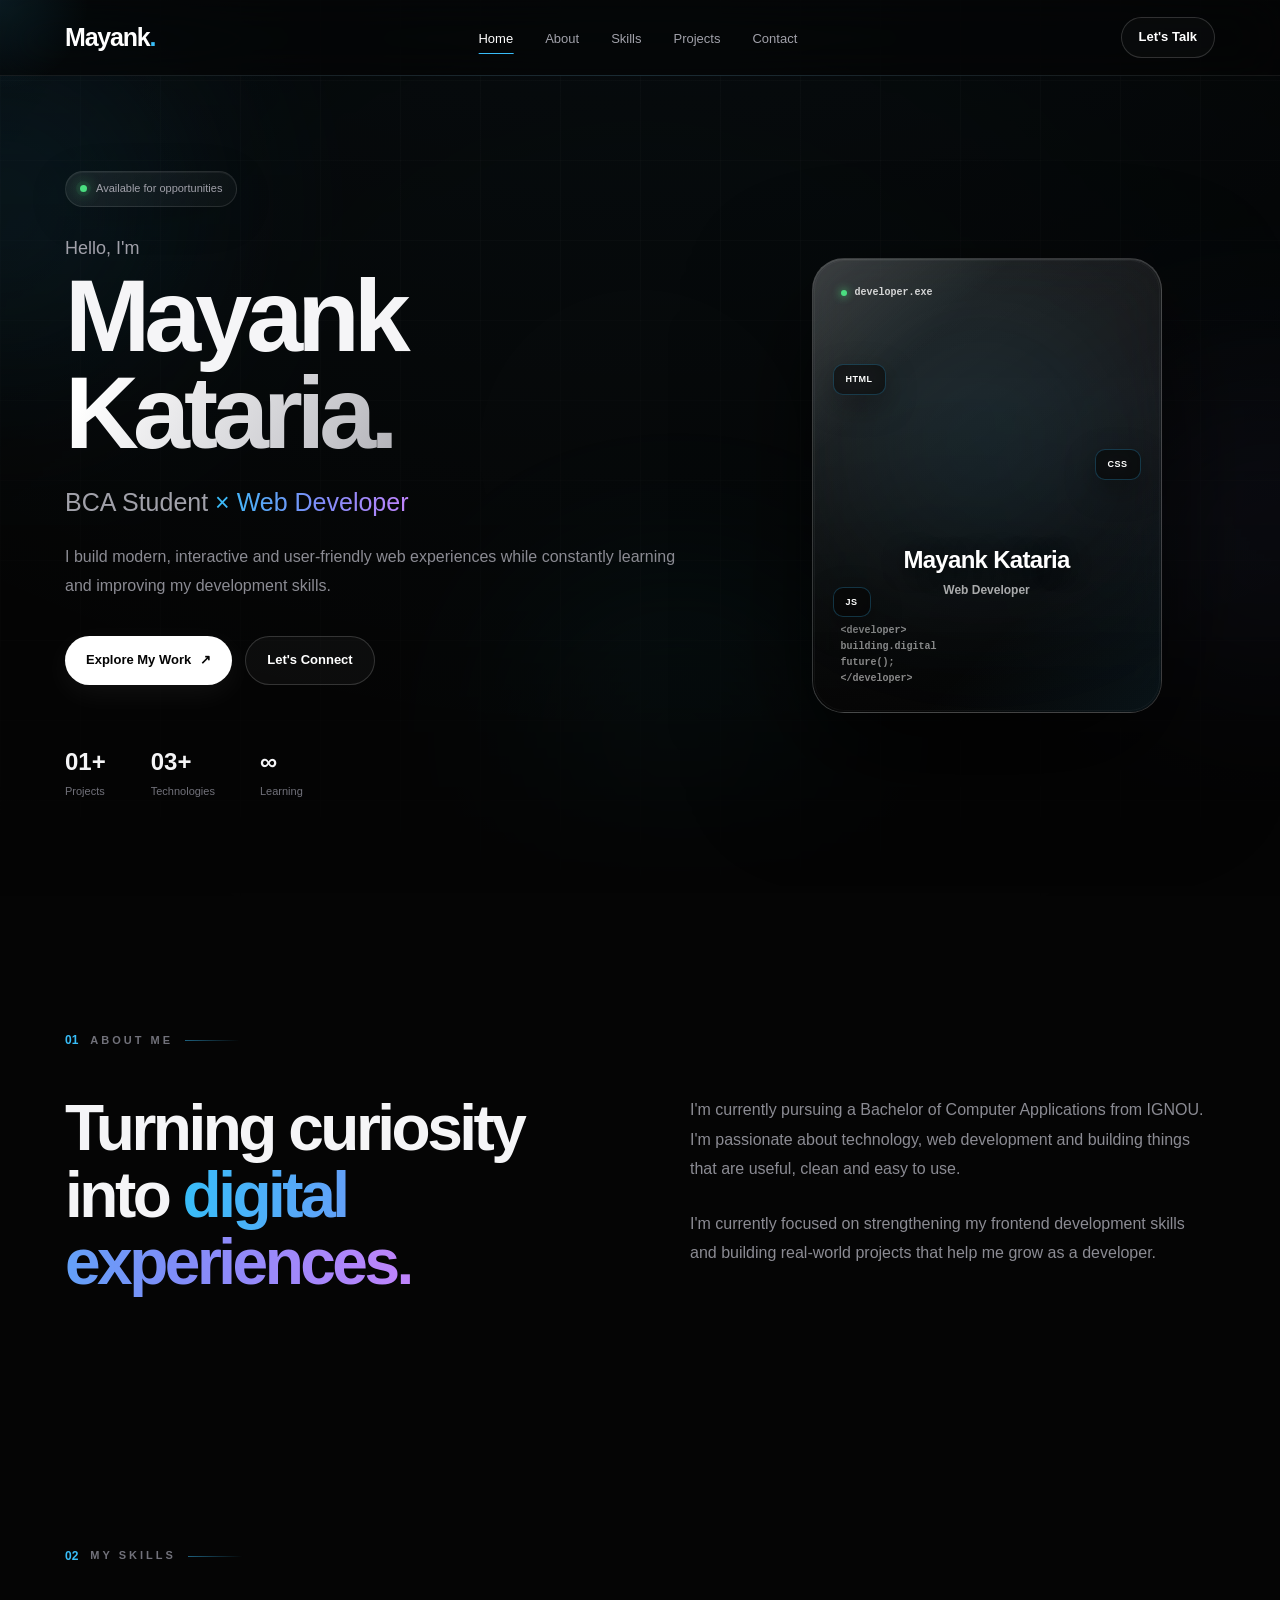
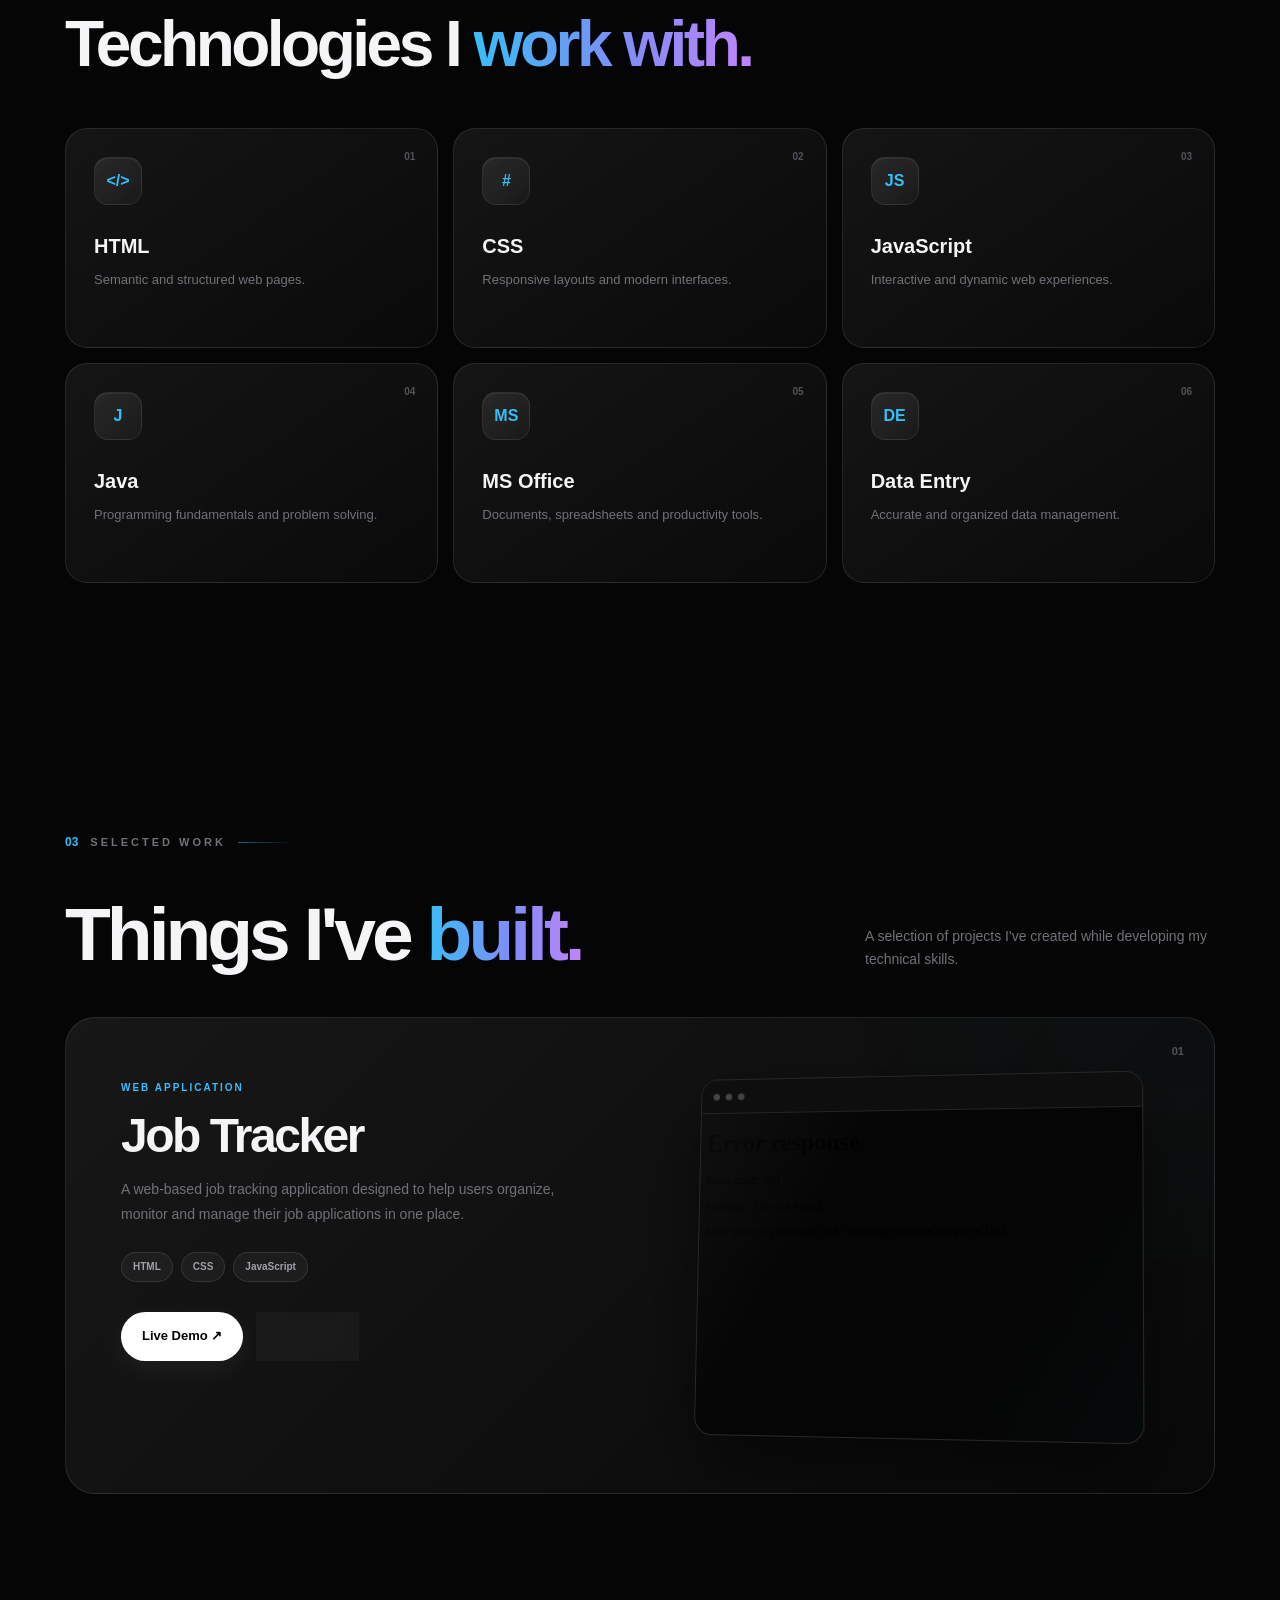
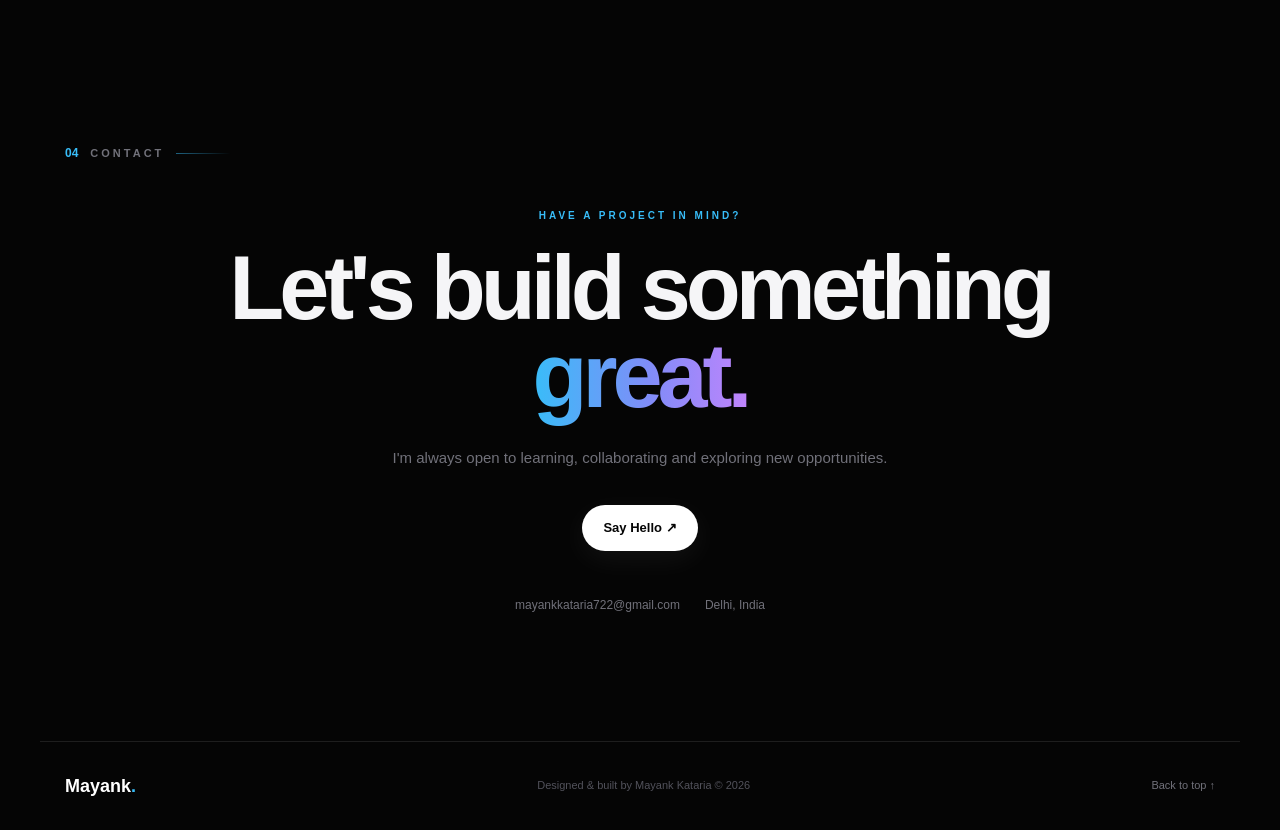
==== index.html @ 6f0fef86 "Add files via upload" ====
<!DOCTYPE html>
<html lang="en">

<head>
    <meta charset="UTF-8">
    <meta name="viewport" content="width=device-width, initial-scale=1.0">

    <title>Mayank Kataria | Web Developer</title>

    <meta name="description"
        content="Mayank Kataria — BCA student and web developer building modern web experiences.">

    <link rel="stylesheet" href="style.css">
</head>

<body>

    <!-- Animated background -->
    <div class="background">
        <div class="orb orb-1"></div>
        <div class="orb orb-2"></div>
        <div class="orb orb-3"></div>
    </div>

    <!-- Navigation -->
    <header class="navbar">
        <nav>
            <a href="#home" class="logo">Mayank<span>.</span></a>

            <ul class="nav-links">
                <li><a href="#home">Home</a></li>
                <li><a href="#about">About</a></li>
                <li><a href="#skills">Skills</a></li>
                <li><a href="#projects">Projects</a></li>
                <li><a href="#contact">Contact</a></li>
            </ul>

            <a href="#contact" class="nav-button">Let's Talk</a>
        </nav>
    </header>


    <main>

        <!-- HERO -->
        <section id="home" class="hero">

            <div class="hero-content">

                <div class="status">
                    <span class="status-dot"></span>
                    Available for opportunities
                </div>

                <p class="intro">Hello, I'm</p>

                <h1>
                    Mayank
                    <span>Kataria.</span>
                </h1>

                <h2>
                    BCA Student
                    <span class="gradient-text">× Web Developer</span>
                </h2>

                <p class="hero-description">
                    I build modern, interactive and user-friendly web experiences
                    while constantly learning and improving my development skills.
                </p>

                <div class="hero-buttons">

                    <a href="#projects" class="primary-btn">
                        Explore My Work
                        <span>↗</span>
                    </a>

                    <a href="#contact" class="secondary-btn">
                        Let's Connect
                    </a>

                </div>

                <div class="hero-stats">

                    <div>
                        <strong>01+</strong>
                        <span>Projects</span>
                    </div>

                    <div>
                        <strong>03+</strong>
                        <span>Technologies</span>
                    </div>

                    <div>
                        <strong>∞</strong>
                        <span>Learning</span>
                    </div>

                </div>

            </div>


            <!-- PROFILE CARD -->
            <div class="hero-visual">

                <div class="profile-card">

                    <!-- Your photo as the card background -->
                    <div class="profile-photo"></div>

                    <!-- Dark overlay for readability -->
                    <div class="profile-overlay"></div>

                    <div class="card-glow"></div>

                    <div class="profile-top">
                        <span class="mini-dot"></span>
                        <span>developer.exe</span>
                    </div>

                    <div class="profile-card-content">

                        <h3>Mayank Kataria</h3>

                        <p>Web Developer</p>

                        <div class="code-lines">
                            <span>&lt;developer&gt;</span>
                            <span>building.digital</span>
                            <span>future();</span>
                            <span>&lt;/developer&gt;</span>
                        </div>

                    </div>

                    <div class="floating-badge badge-html">
                        HTML
                    </div>

                    <div class="floating-badge badge-css">
                        CSS
                    </div>

                    <div class="floating-badge badge-js">
                        JS
                    </div>

                </div>

            </div>

        </section>


        <!-- ABOUT -->
        <section id="about" class="section">

            <div class="section-heading">
                <span>01</span>
                <p>ABOUT ME</p>
            </div>

            <div class="about-grid">

                <div>
                    <h2>
                        Turning curiosity into
                        <span class="gradient-text">digital experiences.</span>
                    </h2>
                </div>

                <div class="about-text">

                    <p>
                        I'm currently pursuing a Bachelor of Computer Applications
                        from IGNOU. I'm passionate about technology, web development
                        and building things that are useful, clean and easy to use.
                    </p>

                    <p>
                        I'm currently focused on strengthening my frontend development
                        skills and building real-world projects that help me grow
                        as a developer.
                    </p>

                </div>

            </div>

        </section>


        <!-- SKILLS -->
        <section id="skills" class="section">

            <div class="section-heading">
                <span>02</span>
                <p>MY SKILLS</p>
            </div>

            <h2 class="section-title">
                Technologies I <span class="gradient-text">work with.</span>
            </h2>

            <div class="skills-grid">

                <div class="skill-card">
                    <span class="skill-number">01</span>
                    <div class="skill-icon">&lt;/&gt;</div>
                    <h3>HTML</h3>
                    <p>Semantic and structured web pages.</p>
                </div>

                <div class="skill-card">
                    <span class="skill-number">02</span>
                    <div class="skill-icon">#</div>
                    <h3>CSS</h3>
                    <p>Responsive layouts and modern interfaces.</p>
                </div>

                <div class="skill-card">
                    <span class="skill-number">03</span>
                    <div class="skill-icon">JS</div>
                    <h3>JavaScript</h3>
                    <p>Interactive and dynamic web experiences.</p>
                </div>

                <div class="skill-card">
                    <span class="skill-number">04</span>
                    <div class="skill-icon">J</div>
                    <h3>Java</h3>
                    <p>Programming fundamentals and problem solving.</p>
                </div>

                <div class="skill-card">
                    <span class="skill-number">05</span>
                    <div class="skill-icon">MS</div>
                    <h3>MS Office</h3>
                    <p>Documents, spreadsheets and productivity tools.</p>
                </div>

                <div class="skill-card">
                    <span class="skill-number">06</span>
                    <div class="skill-icon">DE</div>
                    <h3>Data Entry</h3>
                    <p>Accurate and organized data management.</p>
                </div>

            </div>

        </section>


        <!-- PROJECTS -->
        <section id="projects" class="section">

            <div class="section-heading">
                <span>03</span>
                <p>SELECTED WORK</p>
            </div>

            <div class="projects-header">

                <h2>
                    Things I've
                    <span class="gradient-text">built.</span>
                </h2>

                <p>
                    A selection of projects I've created while developing
                    my technical skills.
                </p>

            </div>


            <div class="project-card">

                <div class="project-number">01</div>

                <div class="project-info">

                    <span class="project-label">WEB APPLICATION</span>

                    <h3>Job Tracker</h3>

                    <p>
                        A web-based job tracking application designed to help
                        users organize, monitor and manage their job applications
                        in one place.
                    </p>

                    <div class="tech-stack">
                        <span>HTML</span>
                        <span>CSS</span>
                        <span>JavaScript</span>
                    </div>

                    <div class="project-buttons">

                        <!-- KEEPING YOUR WORKING PATH -->
                        <a
                            href="../job-tracker/index.html"
                            target="_blank"
                            class="primary-btn"
                        >
                            Live Demo ↗
                        </a>

                        <a
                            href="https://github.com/YOUR-USERNAME/job-tracker"
                            target="_blank"
                            class="secondary-btn"
                        >
                            GitHub ↗
                        </a>

                    </div>

                </div>


                <div class="project-preview">

    <div class="browser-window">

        <div class="browser-bar">
            <span></span>
            <span></span>
            <span></span>
        </div>

        <iframe
            src="../job-tracker/index.html"
            title="Job Tracker Preview"
            class="project-iframe">
        </iframe>

    </div>

</div>
            </div>

        </section>


        <!-- CONTACT -->
        <section id="contact" class="section contact-section">

            <div class="section-heading">
                <span>04</span>
                <p>CONTACT</p>
            </div>

            <div class="contact-content">

                <p class="contact-small">HAVE A PROJECT IN MIND?</p>

                <h2>
                    Let's build something
                    <span class="gradient-text">great.</span>
                </h2>

                <p>
                    I'm always open to learning, collaborating and exploring
                    new opportunities.
                </p>

                <a
                    href="mailto:mayankkataria722@gmail.com"
                    class="primary-btn contact-btn"
                >
                    Say Hello ↗
                </a>

                <div class="contact-details">

                    <a href="mailto:mayankkataria722@gmail.com">
                        mayankkataria722@gmail.com
                    </a>

                    <span>Delhi, India</span>

                </div>

            </div>

        </section>

    </main>


    <!-- FOOTER -->
    <footer>

        <div class="footer-logo">
            Mayank<span>.</span>
        </div>

        <p>
            Designed & built by Mayank Kataria © 2026
        </p>

        <a href="#home">Back to top ↑</a>

    </footer>


    <!-- IMPORTANT:
         Your current project uses style.js.
         Keep this filename unless you rename the file. -->
    <script src="style.js"></script>

</body>
</html>
---- style.css ----
/* =========================================================
   MAYANK KATARIA — PORTFOLIO
   Premium Dark Developer Portfolio
========================================================= */

* {
    margin: 0;
    padding: 0;
    box-sizing: border-box;
    scroll-behavior: smooth;
}

:root {
    --bg: #050505;
    --bg-soft: #08090b;
    --text: #f5f5f7;
    --muted: #a1a1aa;
    --muted-dark: #71717a;

    --line: rgba(255, 255, 255, 0.10);
    --line-strong: rgba(255, 255, 255, 0.16);

    --glass: rgba(255, 255, 255, 0.045);
    --glass-hover: rgba(255, 255, 255, 0.075);

    --accent: #38bdf8;
    --accent-2: #818cf8;
    --accent-3: #c084fc;

    --radius-sm: 12px;
    --radius-md: 20px;
    --radius-lg: 30px;

    --container: 1200px;
}

html {
    scroll-behavior: smooth;
    scroll-padding-top: 90px;
}

body {
    font-family:
        -apple-system,
        BlinkMacSystemFont,
        "Segoe UI",
        Roboto,
        Helvetica,
        Arial,
        sans-serif;

    background:
        radial-gradient(
            circle at 50% -20%,
            rgba(56, 189, 248, 0.09),
            transparent 32%
        ),
        var(--bg);

    color: var(--text);
    line-height: 1.6;
    overflow-x: hidden;
}

/* =========================================================
   BACKGROUND
========================================================= */

.background {
    position: fixed;
    inset: 0;
    z-index: -10;
    overflow: hidden;
    pointer-events: none;

    background:
        linear-gradient(
            rgba(255, 255, 255, 0.018) 1px,
            transparent 1px
        ),
        linear-gradient(
            90deg,
            rgba(255, 255, 255, 0.018) 1px,
            transparent 1px
        );

    background-size: 80px 80px;

    mask-image: linear-gradient(
        to bottom,
        black,
        rgba(0, 0, 0, 0.4) 70%,
        transparent
    );
}

.background::after {
    content: "";
    position: absolute;
    inset: 0;

    background:
        radial-gradient(
            circle at center,
            transparent 20%,
            rgba(0, 0, 0, 0.35) 100%
        );
}

.orb {
    position: absolute;
    border-radius: 50%;
    filter: blur(100px);
    opacity: 0.16;

    animation:
        floatOrb 14s ease-in-out infinite alternate,
        orbPulse 7s ease-in-out infinite alternate;
}

.orb-1 {
    width: 360px;
    height: 360px;
    background: #38bdf8;
    top: 3%;
    left: -180px;
}

.orb-2 {
    width: 320px;
    height: 320px;
    background: #818cf8;
    top: 43%;
    right: -150px;
    animation-delay: 2s;
}

.orb-3 {
    width: 280px;
    height: 280px;
    background: #22d3ee;
    bottom: 3%;
    left: 42%;
    animation-delay: 4s;
}

@keyframes floatOrb {
    0% {
        transform: translate3d(0, 0, 0) scale(1);
    }

    100% {
        transform: translate3d(50px, -60px, 0) scale(1.15);
    }
}

@keyframes orbPulse {
    0% {
        opacity: 0.10;
    }

    100% {
        opacity: 0.20;
    }
}

/* =========================================================
   NAVIGATION
========================================================= */

.navbar {
    position: sticky;
    top: 0;
    z-index: 1000;

    background: rgba(5, 5, 5, 0.68);

    backdrop-filter: blur(25px) saturate(140%);
    -webkit-backdrop-filter: blur(25px) saturate(140%);

    border-bottom: 1px solid rgba(255, 255, 255, 0.07);
}

.navbar::after {
    content: "";
    position: absolute;
    left: 0;
    right: 0;
    bottom: -1px;
    height: 1px;

    background: linear-gradient(
        90deg,
        transparent,
        rgba(56, 189, 248, 0.25),
        transparent
    );

    opacity: 0.5;
}

.navbar nav {
    max-width: var(--container);
    margin: auto;

    padding: 17px 25px;

    display: flex;
    align-items: center;
    justify-content: space-between;
}

.logo {
    position: relative;

    color: white;
    font-size: 25px;
    font-weight: 750;
    text-decoration: none;
    letter-spacing: -1.2px;

    transition: 0.3s ease;
}

.logo:hover {
    transform: translateY(-1px);
}

.logo span,
.footer-logo span {
    color: var(--accent);
}

.nav-links {
    list-style: none;

    display: flex;
    align-items: center;
    gap: 32px;
}

.nav-links a {
    position: relative;

    color: var(--muted);
    text-decoration: none;
    font-size: 13px;
    font-weight: 500;

    transition: color 0.3s ease;
}

.nav-links a::after {
    content: "";

    position: absolute;
    left: 50%;
    bottom: -8px;

    width: 0;
    height: 1px;

    background: var(--accent);

    transform: translateX(-50%);
    transition: width 0.3s ease;
}

.nav-links a:hover,
.nav-links a.active {
    color: white;
}

.nav-links a:hover::after,
.nav-links a.active::after {
    width: 100%;
}

.nav-button {
    color: white;
    text-decoration: none;

    border: 1px solid var(--line-strong);
    padding: 9px 17px;

    border-radius: 999px;

    font-size: 13px;
    font-weight: 600;

    background: rgba(255, 255, 255, 0.025);

    transition:
        transform 0.3s ease,
        background 0.3s ease,
        border-color 0.3s ease;
}

.nav-button:hover {
    background: white;
    color: black;

    border-color: white;

    transform: translateY(-2px);
}

/* =========================================================
   GENERAL
========================================================= */

section {
    position: relative;

    max-width: var(--container);
    margin: auto;

    padding: 125px 25px;
}

.section-heading {
    display: flex;
    align-items: center;
    gap: 12px;

    margin-bottom: 45px;
}

.section-heading span,
.project-label,
.contact-small {
    color: var(--accent);
}

.section-heading span {
    font-size: 12px;
    font-weight: 800;
}

.section-heading p {
    color: #71717a;

    font-size: 11px;
    letter-spacing: 3px;
    font-weight: 700;
}

.section-heading::after {
    content: "";

    width: 55px;
    height: 1px;

    background: linear-gradient(
        90deg,
        rgba(56, 189, 248, 0.5),
        transparent
    );
}

.gradient-text {
    background:
        linear-gradient(
            90deg,
            #38bdf8,
            #818cf8 55%,
            #c084fc
        );

    -webkit-background-clip: text;
    background-clip: text;

    color: transparent;
}

/* =========================================================
   HERO
========================================================= */

.hero {
    min-height: calc(100vh - 70px);

    display: grid;
    grid-template-columns: 1.15fr 0.85fr;

    align-items: center;

    gap: 75px;

    padding-top: 80px;
    padding-bottom: 90px;
}

.hero-content {
    position: relative;

    animation: heroIn 1s cubic-bezier(0.2, 0.7, 0.2, 1) forwards;
}

@keyframes heroIn {
    from {
        opacity: 0;
        transform: translateY(35px);
    }

    to {
        opacity: 1;
        transform: translateY(0);
    }
}

.status {
    display: inline-flex;
    align-items: center;
    gap: 9px;

    padding: 8px 14px;

    margin-bottom: 27px;

    border: 1px solid var(--line);

    background:
        linear-gradient(
            135deg,
            rgba(255, 255, 255, 0.07),
            rgba(255, 255, 255, 0.025)
        );

    border-radius: 999px;

    color: var(--muted);

    font-size: 11px;
    font-weight: 500;

    box-shadow:
        inset 0 1px rgba(255, 255, 255, 0.05),
        0 10px 40px rgba(0, 0, 0, 0.15);
}

.status-dot,
.mini-dot {
    border-radius: 50%;
    background: #4ade80;
}

.status-dot {
    width: 7px;
    height: 7px;

    box-shadow:
        0 0 0 4px rgba(74, 222, 128, 0.07),
        0 0 14px rgba(74, 222, 128, 0.9);

    animation: pulse 2s infinite;
}

@keyframes pulse {
    50% {
        opacity: 0.4;
        transform: scale(0.8);
    }
}

.intro {
    color: var(--muted);

    font-size: 18px;
    font-weight: 450;

    margin-bottom: 2px;
}

.hero-content h1 {
    font-size: clamp(64px, 8vw, 104px);

    line-height: 0.94;

    letter-spacing: -6px;

    margin: 6px 0 25px;

    font-weight: 800;
}

.hero-content h1 span {
    display: block;

    background:
        linear-gradient(
            120deg,
            #ffffff 5%,
            #c7c7cc 45%,
            #65656c 100%
        );

    -webkit-background-clip: text;
    background-clip: text;

    color: transparent;
}

.hero-content h2 {
    color: var(--muted);

    font-size: 25px;
    line-height: 1.3;

    font-weight: 500;

    margin-bottom: 25px;
}

.hero-description {
    max-width: 620px;

    color: #8b8b93;

    font-size: 16px;
    line-height: 1.8;

    margin-bottom: 35px;
}

/* =========================================================
   BUTTONS
========================================================= */

.hero-buttons,
.project-buttons {
    display: flex;
    gap: 13px;
    flex-wrap: wrap;
}

.primary-btn,
.secondary-btn {
    position: relative;

    display: inline-flex;
    align-items: center;
    justify-content: center;
    gap: 9px;

    padding: 13px 21px;

    border-radius: 999px;

    text-decoration: none;

    font-size: 13px;
    font-weight: 650;

    overflow: hidden;

    transition:
        transform 0.35s ease,
        box-shadow 0.35s ease,
        background 0.35s ease;
}

.primary-btn {
    background: #ffffff;
    color: #050505;

    box-shadow:
        0 8px 30px rgba(255, 255, 255, 0.06);
}

.primary-btn::before {
    content: "";

    position: absolute;
    top: 0;
    left: -100%;

    width: 70%;
    height: 100%;

    background: linear-gradient(
        90deg,
        transparent,
        rgba(255, 255, 255, 0.8),
        transparent
    );

    transform: skewX(-20deg);

    transition: left 0.6s ease;
}

.primary-btn:hover::before {
    left: 130%;
}

.primary-btn:hover,
.secondary-btn:hover {
    transform: translateY(-4px);
}

.primary-btn:hover {
    box-shadow:
        0 18px 45px rgba(255, 255, 255, 0.13);
}

.secondary-btn {
    color: white;

    background: rgba(255, 255, 255, 0.035);

    border: 1px solid var(--line-strong);

    backdrop-filter: blur(10px);
}

.secondary-btn:hover {
    background: rgba(255, 255, 255, 0.09);

    border-color: rgba(255, 255, 255, 0.25);
}

/* =========================================================
   HERO STATS
========================================================= */

.hero-stats {
    display: flex;
    gap: 45px;

    margin-top: 58px;
}

.hero-stats div {
    display: flex;
    flex-direction: column;
    gap: 2px;
}

.hero-stats strong {
    font-size: 24px;
    font-weight: 750;
}

.hero-stats span {
    color: #71717a;
    font-size: 11px;
}

/* =========================================================
   PROFILE CARD
========================================================= */

.hero-visual {
    display: flex;
    justify-content: center;

    perspective: 1200px;
}

.profile-card {
    position: relative;

    width: 350px;
    height: 455px;

    padding: 28px;

    border-radius: 32px;

    overflow: hidden;

    background:
        linear-gradient(
            145deg,
            rgba(255, 255, 255, 0.13),
            rgba(255, 255, 255, 0.025)
        );

    border: 1px solid rgba(255, 255, 255, 0.17);

    backdrop-filter: blur(25px);
    -webkit-backdrop-filter: blur(25px);

    box-shadow:
        0 45px 120px rgba(0, 0, 0, 0.65),
        inset 0 1px rgba(255, 255, 255, 0.12);

    transform-style: preserve-3d;

    animation:
        cardFloat 6s ease-in-out infinite,
        cardGlow 5s ease-in-out infinite alternate;
}

.profile-card::before {
    content: "";

    position: absolute;
    inset: 0;

    background:
        linear-gradient(
            135deg,
            rgba(255, 255, 255, 0.12),
            transparent 25%,
            transparent 70%,
            rgba(56, 189, 248, 0.08)
        );

    pointer-events: none;

    z-index: 3;
}

.profile-card::after {
    content: "";

    position: absolute;
    inset: 1px;

    border-radius: 31px;

    border: 1px solid rgba(255, 255, 255, 0.04);

    pointer-events: none;

    z-index: 6;
}

@keyframes cardFloat {
    0% {
        transform: translateY(0) rotateX(0deg) rotateY(0deg);
    }

    50% {
        transform: translateY(-13px) rotateX(2deg) rotateY(-3deg);
    }

    100% {
        transform: translateY(0) rotateX(0deg) rotateY(0deg);
    }
}

@keyframes cardGlow {
    from {
        box-shadow:
            0 45px 120px rgba(0, 0, 0, 0.65),
            inset 0 1px rgba(255, 255, 255, 0.12);
    }

    to {
        box-shadow:
            0 45px 120px rgba(0, 0, 0, 0.65),
            0 0 60px rgba(56, 189, 248, 0.05),
            inset 0 1px rgba(255, 255, 255, 0.12);
    }
}

/* PHOTO */

.profile-photo {
    position: absolute;
    inset: 0;

    width: 100%;
    height: 100%;

    background:
        url("../image/IMG_1909%20(1).PNG")
        center 25% / cover no-repeat;

    z-index: 0;

    transform: scale(1.02);
}

.profile-overlay {
    position: absolute;
    inset: 0;

    background:
        linear-gradient(
            to bottom,
            rgba(5, 5, 5, 0.08),
            rgba(5, 5, 5, 0.05) 30%,
            rgba(5, 5, 5, 0.18) 45%,
            rgba(5, 5, 5, 0.92) 100%
        );

    z-index: 1;
}

.card-glow {
    position: absolute;

    width: 200px;
    height: 200px;

    background: var(--accent);

    filter: blur(100px);

    opacity: 0.15;

    top: 80px;
    left: 70px;

    z-index: 2;
}

/* CARD TOP */

.profile-top {
    position: relative;

    display: flex;
    align-items: center;
    gap: 8px;

    color: rgba(255, 255, 255, 0.8);

    font:
        600 10px
        monospace;

    z-index: 5;
}

.mini-dot {
    width: 6px;
    height: 6px;

    box-shadow: 0 0 8px #4ade80;
}

/* CARD CONTENT */

.profile-card-content {
    position: absolute;

    left: 28px;
    right: 28px;
    bottom: 28px;

    z-index: 5;
}

.profile-card-content h3 {
    text-align: center;

    color: white !important;

    font-size: 24px;

    font-weight: 750;

    letter-spacing: -0.7px;

    text-shadow:
        0 3px 20px rgba(0, 0, 0, 0.7);
}

.profile-card-content p {
    text-align: center;

    color: rgba(255, 255, 255, 0.65) !important;

    font-size: 12px;

    font-weight: 600;

    margin-top: 2px;
}

.code-lines {
    display: flex;
    flex-direction: column;
    gap: 5px;

    margin-top: 25px;

    font:
        600 10px
        monospace;

    opacity: 0.65;
}

.code-lines span {
    color: rgba(255, 255, 255, 0.8) !important;
}

/* FLOATING BADGES */

.floating-badge {
    position: absolute;

    padding: 7px 12px;

    background: rgba(5, 5, 5, 0.65);

    border: 1px solid rgba(56, 189, 248, 0.25);

    backdrop-filter: blur(12px);

    border-radius: 10px;

    color: #ffffff !important;

    font-size: 9px;
    font-weight: 800;

    letter-spacing: 0.5px;

    box-shadow:
        0 10px 30px rgba(0, 0, 0, 0.35);

    animation: badgeFloat 4s ease-in-out infinite;

    z-index: 6;
}

.badge-html {
    top: 105px;
    left: 20px;
}

.badge-css {
    top: 190px;
    right: 20px;

    animation-delay: 1s;
}

.badge-js {
    bottom: 95px;
    left: 20px;

    animation-delay: 2s;
}

@keyframes badgeFloat {
    50% {
        transform: translateY(-9px);
    }
}

/* =========================================================
   ABOUT
========================================================= */

.about-grid {
    display: grid;

    grid-template-columns: 1fr 1fr;

    gap: 100px;

    align-items: start;
}

.about-grid h2,
.section-title {
    font-size: clamp(40px, 5vw, 65px);

    line-height: 1.05;

    letter-spacing: -3.5px;

    font-weight: 750;
}

.about-text {
    color: #8b8b93;

    font-size: 16px;
    line-height: 1.85;
}

.about-text p {
    margin-bottom: 25px;
}

.about-text p:last-child {
    margin-bottom: 0;
}

.section-title {
    margin-bottom: 50px;
}

/* =========================================================
   SKILLS
========================================================= */

.skills-grid {
    display: grid;

    grid-template-columns: repeat(3, 1fr);

    gap: 15px;
}

.skill-card {
    position: relative;

    min-height: 220px;

    padding: 28px;

    border-radius: 22px;

    background:
        linear-gradient(
            145deg,
            rgba(255, 255, 255, 0.065),
            rgba(255, 255, 255, 0.025)
        );

    border: 1px solid var(--line);

    overflow: hidden;

    transition:
        transform 0.45s ease,
        background 0.45s ease,
        border-color 0.45s ease,
        box-shadow 0.45s ease;
}

.skill-card::before {
    content: "";

    position: absolute;

    width: 180px;
    height: 180px;

    background: var(--accent);

    border-radius: 50%;

    filter: blur(85px);

    opacity: 0;

    right: -80px;
    bottom: -90px;

    transition: 0.45s ease;
}

.skill-card:hover {
    transform: translateY(-8px);

    background:
        linear-gradient(
            145deg,
            rgba(255, 255, 255, 0.09),
            rgba(255, 255, 255, 0.035)
        );

    border-color: rgba(56, 189, 248, 0.28);

    box-shadow:
        0 20px 50px rgba(0, 0, 0, 0.25);
}

.skill-card:hover::before {
    opacity: 0.13;
}

.skill-number {
    position: absolute;

    top: 20px;
    right: 22px;

    color: #52525b;

    font-size: 10px;
    font-weight: 700;
}

.skill-icon {
    position: relative;

    width: 48px;
    height: 48px;

    display: flex;
    align-items: center;
    justify-content: center;

    margin-bottom: 25px;

    border-radius: 14px;

    background:
        linear-gradient(
            135deg,
            rgba(255, 255, 255, 0.09),
            rgba(255, 255, 255, 0.03)
        );

    border: 1px solid rgba(255, 255, 255, 0.07);

    color: var(--accent);

    font-weight: 750;

    box-shadow:
        inset 0 1px rgba(255, 255, 255, 0.06);
}

.skill-card h3 {
    position: relative;

    font-size: 20px;

    margin-bottom: 8px;

    font-weight: 700;
}

.skill-card p {
    position: relative;

    color: #71717a;

    font-size: 13px;
}

/* =========================================================
   PROJECTS
========================================================= */

.projects-header {
    display: flex;

    justify-content: space-between;
    align-items: flex-end;

    gap: 30px;

    margin-bottom: 45px;
}

.projects-header h2 {
    font-size: clamp(45px, 6vw, 75px);

    line-height: 1;

    letter-spacing: -4px;

    font-weight: 750;
}

.projects-header p {
    max-width: 350px;

    color: #71717a;

    font-size: 14px;
    line-height: 1.7;
}

.project-card {
    position: relative;

    display: grid;

    grid-template-columns: 1fr 1fr;

    gap: 60px;

    padding: 55px;

    border-radius: 30px;

    background:
        linear-gradient(
            135deg,
            rgba(255, 255, 255, 0.075),
            rgba(255, 255, 255, 0.02)
        );

    border: 1px solid var(--line);

    overflow: hidden;

    transition:
        transform 0.5s ease,
        border-color 0.5s ease,
        box-shadow 0.5s ease;
}

.project-card::before {
    content: "";

    position: absolute;

    width: 350px;
    height: 350px;

    border-radius: 50%;

    background: var(--accent);

    filter: blur(140px);

    opacity: 0.035;

    top: -220px;
    right: -150px;

    pointer-events: none;
}

.project-card:hover {
    transform: translateY(-8px);

    border-color: rgba(56, 189, 248, 0.28);

    box-shadow:
        0 30px 80px rgba(0, 0, 0, 0.3);
}

.project-number {
    position: absolute;

    top: 25px;
    right: 30px;

    color: #52525b;

    font-size: 11px;
    font-weight: 700;
}

.project-label {
    font-size: 10px;

    letter-spacing: 2px;

    font-weight: 750;
}

.project-info h3 {
    font-size: 48px;

    line-height: 1;

    letter-spacing: -2.5px;

    margin: 13px 0 17px;

    font-weight: 750;
}

.project-info > p {
    max-width: 480px;

    color: #71717a;

    font-size: 14px;
    line-height: 1.8;

    margin-bottom: 25px;
}

.tech-stack {
    display: flex;

    gap: 8px;

    flex-wrap: wrap;

    margin-bottom: 30px;
}

.tech-stack span {
    padding: 6px 11px;

    border-radius: 999px;

    background: rgba(255, 255, 255, 0.045);

    border: 1px solid var(--line);

    color: var(--muted);

    font-size: 10px;
    font-weight: 600;
}

/* =========================================================
   PROJECT PREVIEW
========================================================= */

.project-preview {
    display: flex;

    align-items: center;
    justify-content: center;

    perspective: 1200px;
}

.browser-window {
    position: relative;

    width: 100%;
    max-width: 450px;

    height: 365px;

    overflow: hidden;

    border-radius: 18px;

    background: #050505;

    border: 1px solid rgba(255, 255, 255, 0.14);

    box-shadow:
        0 35px 80px rgba(0, 0, 0, 0.55);

    transform:
        rotateY(-8deg)
        rotateX(4deg);

    transition:
        transform 0.6s ease,
        box-shadow 0.6s ease;
}

.project-card:hover .browser-window {
    transform:
        rotateY(0)
        rotateX(0)
        translateY(-5px)
        scale(1.025);

    box-shadow:
        0 40px 90px rgba(0, 0, 0, 0.65);
}

.browser-bar {
    position: relative;

    z-index: 5;

    height: 35px;

    display: flex;

    align-items: center;

    gap: 6px;

    padding: 0 12px;

    background: rgba(15, 15, 15, 0.96);

    border-bottom: 1px solid rgba(255, 255, 255, 0.09);
}

.browser-bar span {
    width: 7px;
    height: 7px;

    border-radius: 50%;

    background: #444;
}

.project-iframe {
    display: block;

    width: 128%;
    height: 390px;

    border: none;

    background: #050505;

    transform: scale(0.78);

    transform-origin: top left;

    pointer-events: none;

    transition:
        transform 0.6s ease,
        filter 0.6s ease;
}

.project-card:hover .project-iframe {
    transform: scale(0.80);

    filter: brightness(1.08);
}

.browser-window::after {
    content: "";

    position: absolute;

    inset: 35px 0 0;

    pointer-events: none;

    background:
        linear-gradient(
            120deg,
            rgba(255, 255, 255, 0.045),
            transparent 30%,
            transparent 70%,
            rgba(56, 189, 248, 0.025)
        );

    z-index: 4;
}

/* =========================================================
   CONTACT
========================================================= */

.contact-section {
    min-height: 80vh;

    display: flex;

    flex-direction: column;

    justify-content: center;
}

.contact-content {
    max-width: 850px;

    margin: auto;

    text-align: center;
}

.contact-small {
    font-size: 10px;

    letter-spacing: 3px;

    margin-bottom: 20px;

    font-weight: 750;
}

.contact-content h2 {
    font-size: clamp(50px, 8vw, 90px);

    line-height: 0.98;

    letter-spacing: -5px;

    margin-bottom: 25px;

    font-weight: 750;
}

.contact-content > p:not(.contact-small) {
    max-width: 550px;

    margin: 0 auto 35px;

    color: #71717a;

    font-size: 15px;
}

.contact-btn {
    margin-bottom: 45px;
}

.contact-details {
    display: flex;

    justify-content: center;

    gap: 25px;

    flex-wrap: wrap;
}

.contact-details a,
.contact-details span {
    color: #71717a;

    text-decoration: none;

    font-size: 12px;

    transition: color 0.3s ease;
}

.contact-details a:hover {
    color: white;
}

/* =========================================================
   FOOTER
========================================================= */

footer {
    max-width: var(--container);

    margin: auto;

    padding: 30px 25px;

    border-top: 1px solid var(--line);

    display: flex;

    justify-content: space-between;
    align-items: center;

    color: #52525b;

    font-size: 11px;
}

.footer-logo {
    color: white;

    font-size: 18px;

    font-weight: 750;
}

footer a {
    color: #71717a;

    text-decoration: none;

    transition: color 0.3s ease;
}

footer a:hover {
    color: white;
}

/* =========================================================
   CURSOR GLOW
========================================================= */

.cursor-glow {
    position: fixed;

    width: 180px;
    height: 180px;

    border-radius: 50%;

    pointer-events: none;

    background:
        radial-gradient(
            circle,
            rgba(56, 189, 248, 0.10),
            transparent 70%
        );

    transform: translate(-50%, -50%);

    z-index: 9999;

    mix-blend-mode: screen;

    transition:
        left 0.08s linear,
        top 0.08s linear;
}

/* =========================================================
   REVEAL ANIMATION
========================================================= */

.reveal {
    opacity: 0;

    transform: translateY(35px);

    transition:
        opacity 0.8s ease,
        transform 0.8s cubic-bezier(0.2, 0.7, 0.2, 1);
}

.reveal-visible {
    opacity: 1;

    transform: translateY(0);
}

/* =========================================================
   SELECTION
========================================================= */

::selection {
    background: var(--accent);

    color: black;
}

/* =========================================================
   TABLET
========================================================= */

@media (max-width: 1000px) {

    .hero {
        grid-template-columns: 1fr;

        gap: 70px;

        text-align: center;
    }

    .hero-content {
        display: flex;

        flex-direction: column;

        align-items: center;
    }

    .hero-description {
        max-width: 650px;
    }

    .hero-visual {
        order: -1;
    }

    .profile-card {
        width: 320px;
        height: 420px;
    }

    .about-grid {
        grid-template-columns: 1fr;

        gap: 45px;
    }

    .skills-grid {
        grid-template-columns: repeat(2, 1fr);
    }

    .project-card {
        grid-template-columns: 1fr;

        padding: 40px;
    }

    .project-info > p {
        max-width: 650px;
    }

    .projects-header {
        flex-direction: column;

        align-items: flex-start;
    }

    .browser-window {
        transform: none;
    }

    .project-card:hover .browser-window {
        transform:
            translateY(-5px)
            scale(1.015);
    }
}

/* =========================================================
   MOBILE
========================================================= */

@media (max-width: 650px) {

    section {
        padding: 85px 20px;
    }

    .navbar nav {
        padding: 15px 18px;
    }

    .nav-links {
        display: none;
    }

    .nav-button {
        padding: 8px 14px;

        font-size: 11px;
    }

    .hero {
        min-height: auto;

        padding-top: 65px;
        padding-bottom: 80px;

        gap: 55px;
    }

    .hero-content h1 {
        font-size: 58px;

        letter-spacing: -4px;
    }

    .hero-content h2 {
        font-size: 20px;
    }

    .hero-description {
        font-size: 14px;

        line-height: 1.75;
    }

    .hero-buttons {
        justify-content: center;
    }

    .hero-stats {
        gap: 28px;

        margin-top: 48px;
    }

    .hero-stats strong {
        font-size: 21px;
    }

    .profile-card {
        width: 290px;
        height: 380px;

        border-radius: 26px;
    }

    .profile-card-content {
        left: 24px;
        right: 24px;
        bottom: 24px;
    }

    .profile-card-content h3 {
        font-size: 21px;
    }

    .badge-html {
        left: 12px;
    }

    .badge-css {
        right: 12px;
    }

    .badge-js {
        left: 12px;
        bottom: 75px;
    }

    .about-grid h2,
    .section-title {
        font-size: 43px;

        letter-spacing: -2.5px;
    }

    .about-text {
        font-size: 14px;
    }

    .skills-grid {
        grid-template-columns: 1fr;
    }

    .skill-card {
        min-height: 190px;
    }

    .projects-header h2 {
        font-size: 52px;

        letter-spacing: -3px;
    }

    .project-card {
        padding: 30px 20px;

        border-radius: 24px;
    }

    .project-info h3 {
        font-size: 38px;

        letter-spacing: -2px;
    }

    .project-info > p {
        font-size: 13px;
    }

    .project-buttons {
        gap: 10px;
    }

    .browser-window {
        height: 300px;

        border-radius: 14px;
    }

    .project-iframe {
        height: 340px;
    }

    .contact-section {
        min-height: 75vh;
    }

    .contact-content h2 {
        font-size: 52px;

        letter-spacing: -3px;
    }

    .contact-content > p:not(.contact-small) {
        font-size: 14px;
    }

    footer {
        flex-direction: column;

        gap: 15px;

        text-align: center;
    }
}

/* =========================================================
   SMALL MOBILE
========================================================= */

@media (max-width: 400px) {

    .hero-content h1 {
        font-size: 51px;
    }

    .hero-content h2 {
        font-size: 18px;
    }

    .hero-stats {
        gap: 20px;
    }

    .profile-card {
        width: 270px;
        height: 355px;
    }

    .about-grid h2,
    .section-title {
        font-size: 38px;
    }

    .projects-header h2 {
        font-size: 45px;
    }

    .contact-content h2 {
        font-size: 44px;
    }
}

/* =========================================================
   DISABLE CURSOR GLOW ON TOUCH DEVICES
========================================================= */

@media (max-width: 700px) {

    .cursor-glow {
        display: none;
    }
}

/* =========================================================
   REDUCED MOTION
========================================================= */

@media (prefers-reduced-motion: reduce) {

    *,
    *::before,
    *::after {
        animation-duration: 0.01ms !important;
        animation-iteration-count: 1 !important;

        transition-duration: 0.01ms !important;

        scroll-behavior: auto !important;
    }
}
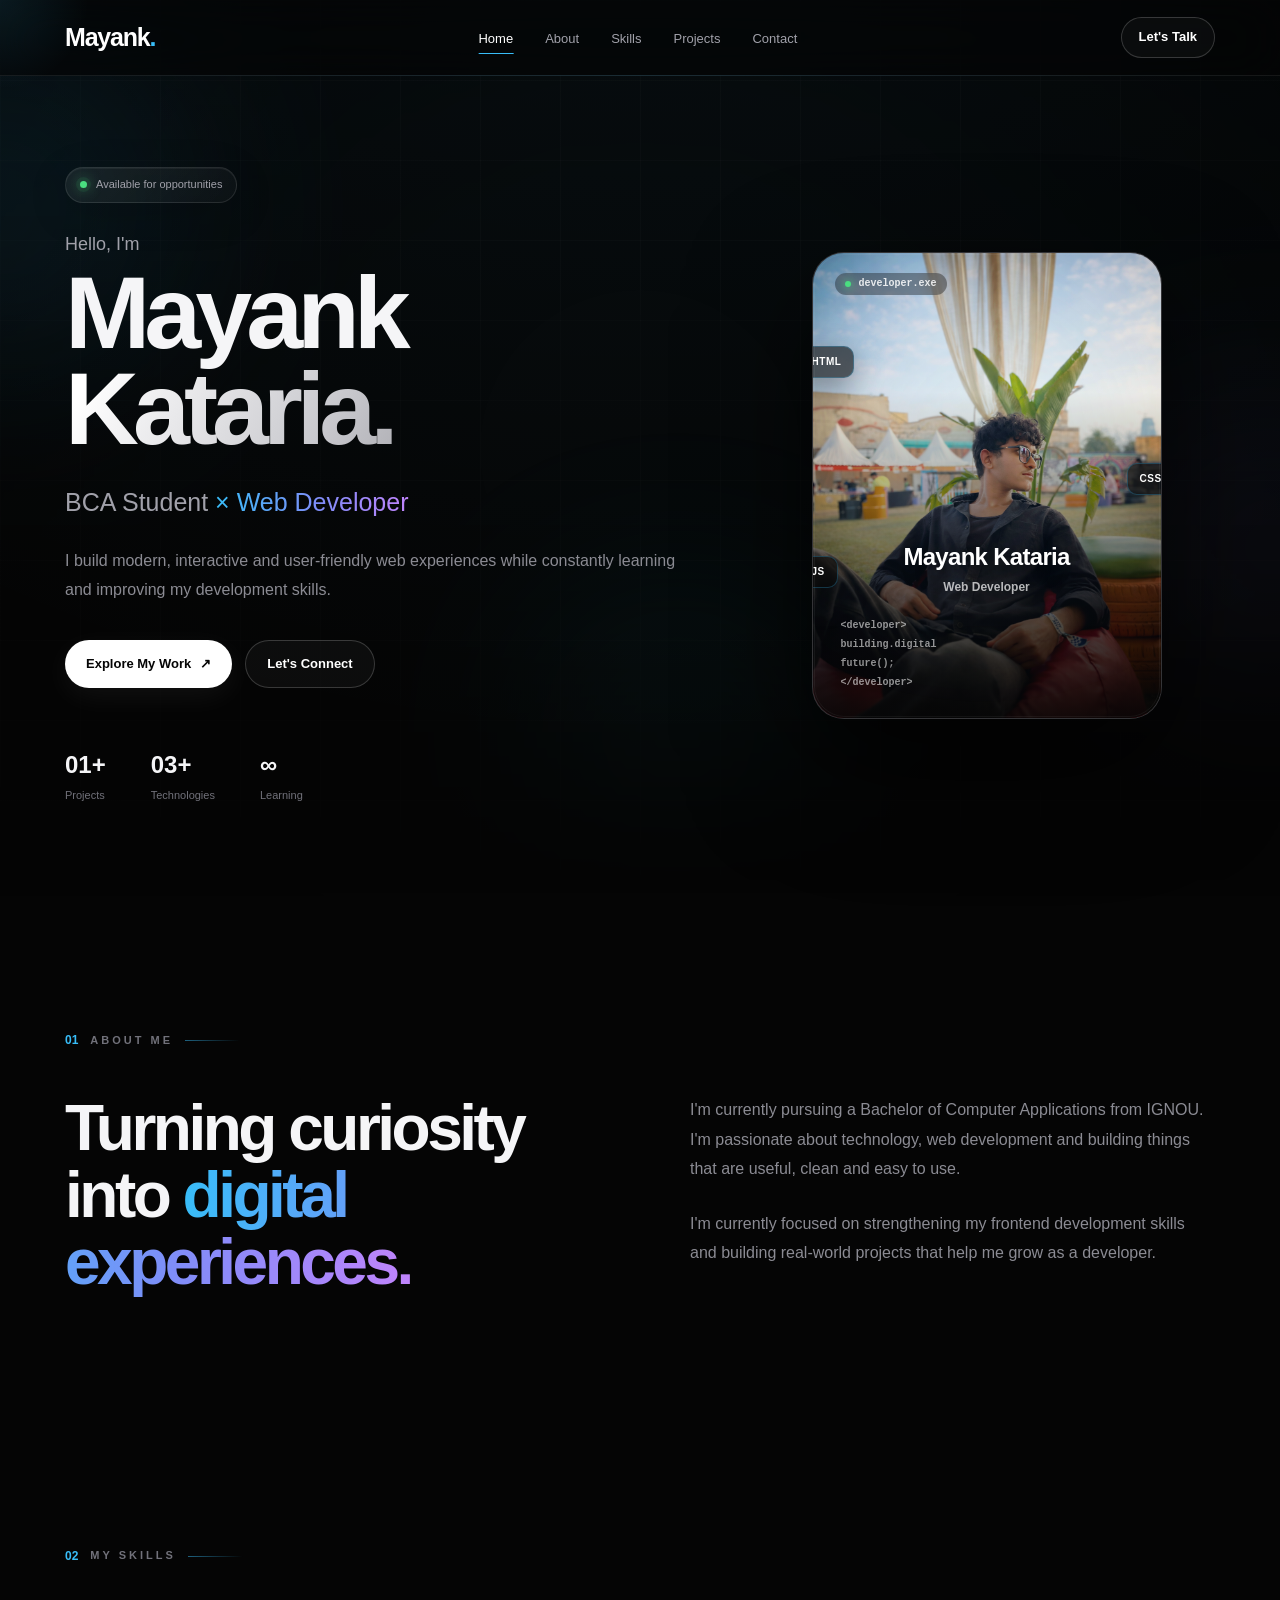
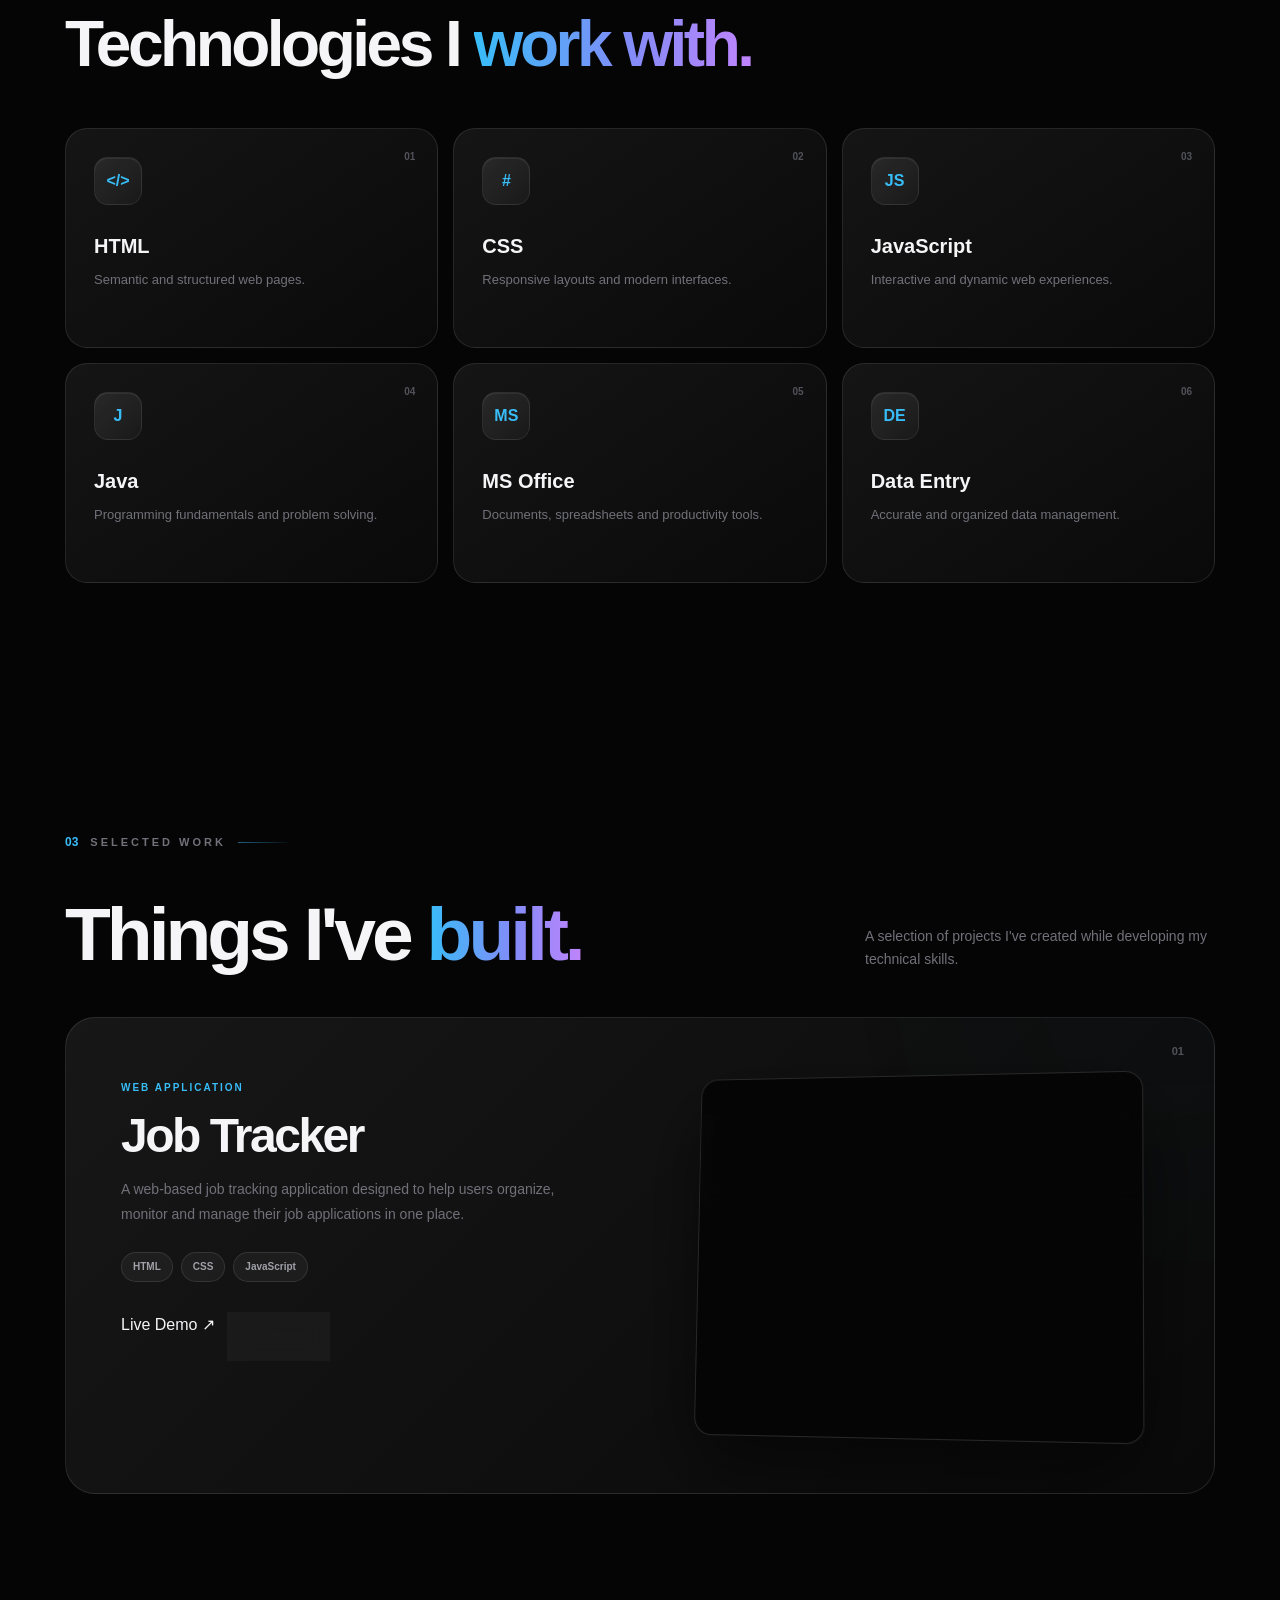
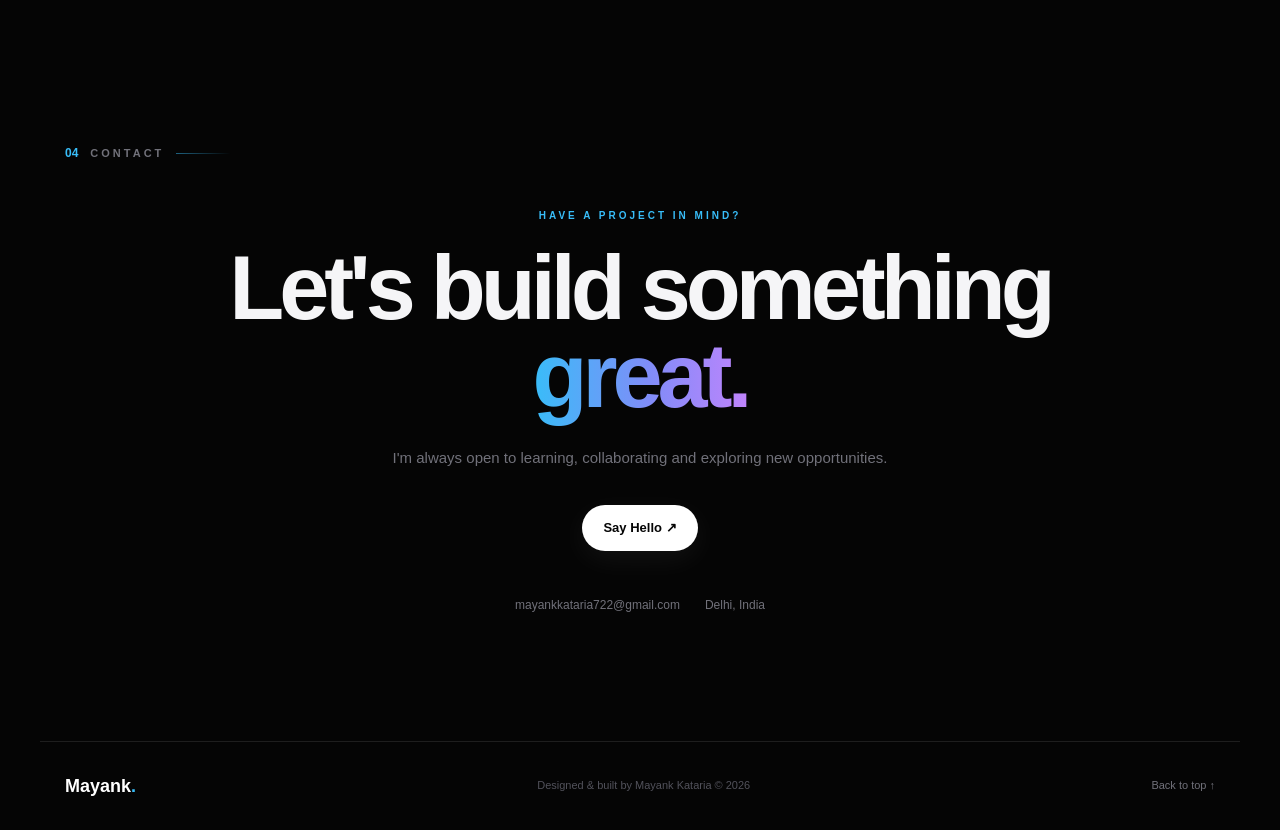
==== commit 8c4dc04a: "Update index.html" ====
--- a/index.html
+++ b/index.html
@@ -303,13 +303,9 @@
                     <div class="project-buttons">
 
                         <!-- KEEPING YOUR WORKING PATH -->
-                        <a
-                            href="../job-tracker/index.html"
-                            target="_blank"
-                            class="primary-btn"
-                        >
-                            Live Demo ↗
-                        </a>
+                       <a href="https://mayankkataria722-debug.github.io/mayank.github.io/job-tracker/" target="_blank">
+                              Live Demo ↗
+                       </a>
 
                         <a
                             href="https://github.com/YOUR-USERNAME/job-tracker"
@@ -416,4 +412,4 @@
     <script src="style.js"></script>
 
 </body>
-</html>+</html>
--- a/style.css
+++ b/style.css
@@ -1,1922 +1,927 @@
 /* =========================================================
-   MAYANK KATARIA — PORTFOLIO
-   Premium Dark Developer Portfolio
-========================================================= */
-
-* {
-    margin: 0;
-    padding: 0;
-    box-sizing: border-box;
-    scroll-behavior: smooth;
+   MAYANK KATARIA — PORTFOLIO  (v2, cleaned + polished)
+========================================================= */
+
+*,
+*::before,
+*::after {
+  margin: 0;
+  padding: 0;
+  box-sizing: border-box;
 }
 
 :root {
-    --bg: #050505;
-    --bg-soft: #08090b;
-    --text: #f5f5f7;
-    --muted: #a1a1aa;
-    --muted-dark: #71717a;
-
-    --line: rgba(255, 255, 255, 0.10);
-    --line-strong: rgba(255, 255, 255, 0.16);
-
-    --glass: rgba(255, 255, 255, 0.045);
-    --glass-hover: rgba(255, 255, 255, 0.075);
-
-    --accent: #38bdf8;
-    --accent-2: #818cf8;
-    --accent-3: #c084fc;
-
-    --radius-sm: 12px;
-    --radius-md: 20px;
-    --radius-lg: 30px;
-
-    --container: 1200px;
+  --bg: #050505;
+  --bg-soft: #0a0a0c;
+  --text: #f5f5f7;
+  --muted: #a1a1aa;
+  --muted-2: #71717a;
+  --muted-3: #52525b;
+  --line: rgba(255, 255, 255, 0.10);
+  --line-strong: rgba(255, 255, 255, 0.18);
+  --glass: rgba(255, 255, 255, 0.05);
+  --glass-hover: rgba(255, 255, 255, 0.08);
+
+  --accent: #38bdf8;
+  --accent-2: #818cf8;
+  --accent-3: #c084fc;
+  --grad-accent: linear-gradient(90deg, #38bdf8, #818cf8 55%, #c084fc);
+  --grad-white: linear-gradient(120deg, #fff 5%, #c7c7cc 45%, #65656c 100%);
+
+  --radius-sm: 12px;
+  --radius-md: 20px;
+  --radius-lg: 30px;
+  --container: 1200px;
+
+  --ease: cubic-bezier(0.2, 0.7, 0.2, 1);
 }
 
 html {
-    scroll-behavior: smooth;
-    scroll-padding-top: 90px;
+  scroll-behavior: smooth;
+  scroll-padding-top: 90px;
 }
 
 body {
-    font-family:
-        -apple-system,
-        BlinkMacSystemFont,
-        "Segoe UI",
-        Roboto,
-        Helvetica,
-        Arial,
-        sans-serif;
-
-    background:
-        radial-gradient(
-            circle at 50% -20%,
-            rgba(56, 189, 248, 0.09),
-            transparent 32%
-        ),
-        var(--bg);
-
-    color: var(--text);
-    line-height: 1.6;
-    overflow-x: hidden;
-}
+  font-family: -apple-system, BlinkMacSystemFont, "Segoe UI", Roboto,
+    Helvetica, Arial, sans-serif;
+  background:
+    radial-gradient(circle at 50% -20%, rgba(56, 189, 248, 0.10), transparent 32%),
+    var(--bg);
+  color: var(--text);
+  line-height: 1.6;
+  overflow-x: hidden;
+  -webkit-font-smoothing: antialiased;
+}
+
+img { max-width: 100%; display: block; }
+a { color: inherit; text-decoration: none; }
 
 /* =========================================================
    BACKGROUND
 ========================================================= */
-
 .background {
-    position: fixed;
-    inset: 0;
-    z-index: -10;
-    overflow: hidden;
-    pointer-events: none;
-
-    background:
-        linear-gradient(
-            rgba(255, 255, 255, 0.018) 1px,
-            transparent 1px
-        ),
-        linear-gradient(
-            90deg,
-            rgba(255, 255, 255, 0.018) 1px,
-            transparent 1px
-        );
-
-    background-size: 80px 80px;
-
-    mask-image: linear-gradient(
-        to bottom,
-        black,
-        rgba(0, 0, 0, 0.4) 70%,
-        transparent
-    );
-}
-
+  position: fixed;
+  inset: 0;
+  z-index: -10;
+  overflow: hidden;
+  pointer-events: none;
+  background:
+    linear-gradient(rgba(255,255,255,0.02) 1px, transparent 1px),
+    linear-gradient(90deg, rgba(255,255,255,0.02) 1px, transparent 1px);
+  background-size: 80px 80px;
+  mask-image: linear-gradient(to bottom, black, rgba(0,0,0,0.4) 70%, transparent);
+}
 .background::after {
-    content: "";
-    position: absolute;
-    inset: 0;
-
-    background:
-        radial-gradient(
-            circle at center,
-            transparent 20%,
-            rgba(0, 0, 0, 0.35) 100%
-        );
+  content: "";
+  position: absolute;
+  inset: 0;
+  background: radial-gradient(circle at center, transparent 20%, rgba(0,0,0,0.4) 100%);
 }
 
 .orb {
-    position: absolute;
-    border-radius: 50%;
-    filter: blur(100px);
-    opacity: 0.16;
-
-    animation:
-        floatOrb 14s ease-in-out infinite alternate,
-        orbPulse 7s ease-in-out infinite alternate;
-}
-
-.orb-1 {
-    width: 360px;
-    height: 360px;
-    background: #38bdf8;
-    top: 3%;
-    left: -180px;
-}
-
-.orb-2 {
-    width: 320px;
-    height: 320px;
-    background: #818cf8;
-    top: 43%;
-    right: -150px;
-    animation-delay: 2s;
-}
-
-.orb-3 {
-    width: 280px;
-    height: 280px;
-    background: #22d3ee;
-    bottom: 3%;
-    left: 42%;
-    animation-delay: 4s;
-}
+  position: absolute;
+  border-radius: 50%;
+  filter: blur(100px);
+  opacity: 0.16;
+  animation: floatOrb 14s ease-in-out infinite alternate,
+             orbPulse 7s ease-in-out infinite alternate;
+}
+.orb-1 { width: 360px; height: 360px; background: var(--accent);   top: 3%;  left: -180px; }
+.orb-2 { width: 320px; height: 320px; background: var(--accent-2); top: 43%; right: -150px; animation-delay: 2s; }
+.orb-3 { width: 280px; height: 280px; background: #22d3ee;         bottom: 3%; left: 42%;   animation-delay: 4s; }
 
 @keyframes floatOrb {
-    0% {
-        transform: translate3d(0, 0, 0) scale(1);
-    }
-
-    100% {
-        transform: translate3d(50px, -60px, 0) scale(1.15);
-    }
-}
-
+  from { transform: translate3d(0,0,0) scale(1); }
+  to   { transform: translate3d(50px,-60px,0) scale(1.15); }
+}
 @keyframes orbPulse {
-    0% {
-        opacity: 0.10;
-    }
-
-    100% {
-        opacity: 0.20;
-    }
+  from { opacity: 0.10; }
+  to   { opacity: 0.22; }
 }
 
 /* =========================================================
    NAVIGATION
 ========================================================= */
-
 .navbar {
-    position: sticky;
-    top: 0;
-    z-index: 1000;
-
-    background: rgba(5, 5, 5, 0.68);
-
-    backdrop-filter: blur(25px) saturate(140%);
-    -webkit-backdrop-filter: blur(25px) saturate(140%);
-
-    border-bottom: 1px solid rgba(255, 255, 255, 0.07);
-}
-
+  position: sticky;
+  top: 0;
+  z-index: 1000;
+  background: rgba(5,5,5,0.68);
+  backdrop-filter: blur(25px) saturate(140%);
+  -webkit-backdrop-filter: blur(25px) saturate(140%);
+  border-bottom: 1px solid rgba(255,255,255,0.07);
+}
 .navbar::after {
-    content: "";
-    position: absolute;
-    left: 0;
-    right: 0;
-    bottom: -1px;
-    height: 1px;
-
-    background: linear-gradient(
-        90deg,
-        transparent,
-        rgba(56, 189, 248, 0.25),
-        transparent
-    );
-
-    opacity: 0.5;
-}
-
+  content: "";
+  position: absolute;
+  left: 0; right: 0; bottom: -1px;
+  height: 1px;
+  background: linear-gradient(90deg, transparent, rgba(56,189,248,0.25), transparent);
+  opacity: 0.5;
+}
 .navbar nav {
-    max-width: var(--container);
-    margin: auto;
-
-    padding: 17px 25px;
-
-    display: flex;
-    align-items: center;
-    justify-content: space-between;
-}
-
+  max-width: var(--container);
+  margin: auto;
+  padding: 17px 25px;
+  display: flex;
+  align-items: center;
+  justify-content: space-between;
+}
 .logo {
-    position: relative;
-
-    color: white;
-    font-size: 25px;
-    font-weight: 750;
-    text-decoration: none;
-    letter-spacing: -1.2px;
-
-    transition: 0.3s ease;
-}
-
-.logo:hover {
-    transform: translateY(-1px);
-}
-
-.logo span,
-.footer-logo span {
-    color: var(--accent);
-}
+  color: #fff;
+  font-size: 25px;
+  font-weight: 750;
+  letter-spacing: -1.2px;
+  transition: transform 0.3s var(--ease);
+}
+.logo:hover { transform: translateY(-1px); }
+.logo span, .footer-logo span { color: var(--accent); }
 
 .nav-links {
-    list-style: none;
-
-    display: flex;
-    align-items: center;
-    gap: 32px;
-}
-
+  list-style: none;
+  display: flex;
+  align-items: center;
+  gap: 32px;
+}
 .nav-links a {
-    position: relative;
-
-    color: var(--muted);
-    text-decoration: none;
-    font-size: 13px;
-    font-weight: 500;
-
-    transition: color 0.3s ease;
-}
-
+  position: relative;
+  color: var(--muted);
+  font-size: 13px;
+  font-weight: 500;
+  transition: color 0.3s var(--ease);
+}
 .nav-links a::after {
-    content: "";
-
-    position: absolute;
-    left: 50%;
-    bottom: -8px;
-
-    width: 0;
-    height: 1px;
-
-    background: var(--accent);
-
-    transform: translateX(-50%);
-    transition: width 0.3s ease;
-}
-
+  content: "";
+  position: absolute;
+  left: 50%; bottom: -8px;
+  width: 0; height: 1px;
+  background: var(--accent);
+  transform: translateX(-50%);
+  transition: width 0.3s var(--ease);
+}
 .nav-links a:hover,
-.nav-links a.active {
-    color: white;
-}
-
+.nav-links a.active { color: #fff; }
 .nav-links a:hover::after,
-.nav-links a.active::after {
-    width: 100%;
-}
+.nav-links a.active::after { width: 100%; }
 
 .nav-button {
-    color: white;
-    text-decoration: none;
-
-    border: 1px solid var(--line-strong);
-    padding: 9px 17px;
-
-    border-radius: 999px;
-
-    font-size: 13px;
-    font-weight: 600;
-
-    background: rgba(255, 255, 255, 0.025);
-
-    transition:
-        transform 0.3s ease,
-        background 0.3s ease,
-        border-color 0.3s ease;
-}
-
+  color: #fff;
+  border: 1px solid var(--line-strong);
+  padding: 9px 17px;
+  border-radius: 999px;
+  font-size: 13px;
+  font-weight: 600;
+  background: rgba(255,255,255,0.03);
+  transition: transform 0.3s var(--ease), background 0.3s var(--ease), border-color 0.3s var(--ease);
+}
 .nav-button:hover {
-    background: white;
-    color: black;
-
-    border-color: white;
-
-    transform: translateY(-2px);
-}
-
-/* =========================================================
-   GENERAL
-========================================================= */
-
+  background: #fff;
+  color: #000;
+  border-color: #fff;
+  transform: translateY(-2px);
+}
+
+/* =========================================================
+   LAYOUT / SECTIONS
+========================================================= */
 section {
-    position: relative;
-
-    max-width: var(--container);
-    margin: auto;
-
-    padding: 125px 25px;
+  position: relative;
+  max-width: var(--container);
+  margin: auto;
+  padding: 125px 25px;
 }
 
 .section-heading {
-    display: flex;
-    align-items: center;
-    gap: 12px;
-
-    margin-bottom: 45px;
-}
-
-.section-heading span,
-.project-label,
-.contact-small {
-    color: var(--accent);
-}
-
-.section-heading span {
-    font-size: 12px;
-    font-weight: 800;
-}
-
-.section-heading p {
-    color: #71717a;
-
-    font-size: 11px;
-    letter-spacing: 3px;
-    font-weight: 700;
-}
-
+  display: flex;
+  align-items: center;
+  gap: 12px;
+  margin-bottom: 45px;
+}
+.section-heading span      { color: var(--accent); font-size: 12px; font-weight: 800; }
+.section-heading p         { color: var(--muted-2); font-size: 11px; letter-spacing: 3px; font-weight: 700; }
 .section-heading::after {
-    content: "";
-
-    width: 55px;
-    height: 1px;
-
-    background: linear-gradient(
-        90deg,
-        rgba(56, 189, 248, 0.5),
-        transparent
-    );
+  content: "";
+  width: 55px; height: 1px;
+  background: linear-gradient(90deg, rgba(56,189,248,0.5), transparent);
 }
 
 .gradient-text {
-    background:
-        linear-gradient(
-            90deg,
-            #38bdf8,
-            #818cf8 55%,
-            #c084fc
-        );
-
-    -webkit-background-clip: text;
-    background-clip: text;
-
-    color: transparent;
+  background: var(--grad-accent);
+  -webkit-background-clip: text;
+  background-clip: text;
+  color: transparent;
 }
 
 /* =========================================================
    HERO
 ========================================================= */
-
 .hero {
-    min-height: calc(100vh - 70px);
-
-    display: grid;
-    grid-template-columns: 1.15fr 0.85fr;
-
-    align-items: center;
-
-    gap: 75px;
-
-    padding-top: 80px;
-    padding-bottom: 90px;
-}
-
-.hero-content {
-    position: relative;
-
-    animation: heroIn 1s cubic-bezier(0.2, 0.7, 0.2, 1) forwards;
-}
+  min-height: calc(100vh - 70px);
+  display: grid;
+  grid-template-columns: 1.15fr 0.85fr;
+  align-items: center;
+  gap: 75px;
+  padding-top: 80px;
+  padding-bottom: 90px;
+}
+.hero-content { animation: heroIn 1s var(--ease) forwards; }
 
 @keyframes heroIn {
-    from {
-        opacity: 0;
-        transform: translateY(35px);
-    }
-
-    to {
-        opacity: 1;
-        transform: translateY(0);
-    }
+  from { opacity: 0; transform: translateY(35px); }
+  to   { opacity: 1; transform: translateY(0); }
 }
 
 .status {
-    display: inline-flex;
-    align-items: center;
-    gap: 9px;
-
-    padding: 8px 14px;
-
-    margin-bottom: 27px;
-
-    border: 1px solid var(--line);
-
-    background:
-        linear-gradient(
-            135deg,
-            rgba(255, 255, 255, 0.07),
-            rgba(255, 255, 255, 0.025)
-        );
-
-    border-radius: 999px;
-
-    color: var(--muted);
-
-    font-size: 11px;
-    font-weight: 500;
-
-    box-shadow:
-        inset 0 1px rgba(255, 255, 255, 0.05),
-        0 10px 40px rgba(0, 0, 0, 0.15);
-}
-
-.status-dot,
+  display: inline-flex;
+  align-items: center;
+  gap: 9px;
+  padding: 8px 14px;
+  margin-bottom: 27px;
+  border: 1px solid var(--line);
+  background: linear-gradient(135deg, rgba(255,255,255,0.07), rgba(255,255,255,0.025));
+  border-radius: 999px;
+  color: var(--muted);
+  font-size: 11px;
+  font-weight: 500;
+  box-shadow: inset 0 1px rgba(255,255,255,0.05), 0 10px 40px rgba(0,0,0,0.15);
+}
+
+.status-dot, .mini-dot { border-radius: 50%; background: #4ade80; }
+.status-dot {
+  width: 7px; height: 7px;
+  box-shadow: 0 0 0 4px rgba(74,222,128,0.08), 0 0 14px rgba(74,222,128,0.9);
+  animation: pulse 2s infinite;
+}
+@keyframes pulse { 50% { opacity: 0.4; transform: scale(0.8); } }
+
+.intro { color: var(--muted); font-size: 18px; margin-bottom: 2px; }
+
+.hero-content h1 {
+  font-size: clamp(64px, 8vw, 104px);
+  line-height: 0.94;
+  letter-spacing: -6px;
+  margin: 6px 0 25px;
+  font-weight: 800;
+}
+.hero-content h1 span {
+  display: block;
+  background: var(--grad-white);
+  -webkit-background-clip: text;
+  background-clip: text;
+  color: transparent;
+}
+.hero-content h2 {
+  color: var(--muted);
+  font-size: 25px;
+  font-weight: 500;
+  margin-bottom: 25px;
+}
+.hero-description {
+  max-width: 620px;
+  color: #8b8b93;
+  font-size: 16px;
+  line-height: 1.8;
+  margin-bottom: 35px;
+}
+
+/* =========================================================
+   BUTTONS
+========================================================= */
+.hero-buttons, .project-buttons {
+  display: flex;
+  gap: 13px;
+  flex-wrap: wrap;
+}
+.primary-btn, .secondary-btn {
+  position: relative;
+  display: inline-flex;
+  align-items: center;
+  justify-content: center;
+  gap: 9px;
+  padding: 13px 21px;
+  border-radius: 999px;
+  font-size: 13px;
+  font-weight: 650;
+  overflow: hidden;
+  transition: transform 0.35s var(--ease), box-shadow 0.35s var(--ease), background 0.35s var(--ease);
+}
+.primary-btn {
+  background: #fff;
+  color: #050505;
+  box-shadow: 0 8px 30px rgba(255,255,255,0.06);
+}
+.primary-btn::before {
+  content: "";
+  position: absolute;
+  top: 0; left: -100%;
+  width: 70%; height: 100%;
+  background: linear-gradient(90deg, transparent, rgba(255,255,255,0.8), transparent);
+  transform: skewX(-20deg);
+  transition: left 0.6s var(--ease);
+}
+.primary-btn:hover::before { left: 130%; }
+.primary-btn:hover, .secondary-btn:hover { transform: translateY(-4px); }
+.primary-btn:hover { box-shadow: 0 18px 45px rgba(255,255,255,0.13); }
+.secondary-btn {
+  color: #fff;
+  background: rgba(255,255,255,0.035);
+  border: 1px solid var(--line-strong);
+  backdrop-filter: blur(10px);
+}
+.secondary-btn:hover {
+  background: rgba(255,255,255,0.09);
+  border-color: rgba(255,255,255,0.25);
+}
+
+/* =========================================================
+   HERO STATS
+========================================================= */
+.hero-stats { display: flex; gap: 45px; margin-top: 58px; }
+.hero-stats div { display: flex; flex-direction: column; gap: 2px; }
+.hero-stats strong { font-size: 24px; font-weight: 750; }
+.hero-stats span { color: var(--muted-2); font-size: 11px; }
+
+/* =========================================================
+   PROFILE CARD  ← THE FIX
+========================================================= */
+.hero-visual {
+  display: flex;
+  justify-content: center;
+  perspective: 1200px;
+}
+.profile-card {
+  position: relative;
+  width: 350px;
+  aspect-ratio: 3 / 4;                 /* keeps proportions on any screen */
+  max-height: 500px;
+  border-radius: 32px;
+  overflow: hidden;                    /* clips photo to rounded corners */
+  border: 1px solid rgba(255,255,255,0.17);
+  background: #0b0b0e;                 /* fallback while photo loads */
+  box-shadow:
+    0 45px 120px rgba(0,0,0,0.65),
+    inset 0 1px rgba(255,255,255,0.12);
+  transform-style: preserve-3d;
+  animation: cardFloat 6s ease-in-out infinite;
+}
+
+/* subtle inner border shine */
+.profile-card::after {
+  content: "";
+  position: absolute;
+  inset: 1px;
+  border-radius: 31px;
+  border: 1px solid rgba(255,255,255,0.05);
+  pointer-events: none;
+  z-index: 6;
+}
+
+@keyframes cardFloat {
+  0%,100% { transform: translateY(0) rotateX(0) rotateY(0); }
+  50%     { transform: translateY(-13px) rotateX(2deg) rotateY(-3deg); }
+}
+
+/* THE PHOTO — fills the whole card */
+.profile-photo {
+  position: absolute;
+  inset: 0;
+  background-image: url('image/profile.PNG');
+  background-size: cover;              /* was 'contain' — this is the main fix */
+  background-position: center 20%;     /* nudges the face into frame */
+  background-repeat: no-repeat;
+  transform: scale(1.02);
+  transition: transform 0.8s var(--ease);
+  z-index: 0;
+}
+.profile-card:hover .profile-photo { transform: scale(1.06); }
+
+/* Dark gradient so text at the bottom stays readable */
+.profile-overlay {
+  position: absolute;
+  inset: 0;
+  background: linear-gradient(
+    to bottom,
+    rgba(5,5,5,0.10) 0%,
+    rgba(5,5,5,0.05) 30%,
+    rgba(5,5,5,0.35) 55%,
+    rgba(5,5,5,0.92) 100%
+  );
+  z-index: 1;
+}
+.card-glow {
+  position: absolute;
+  width: 200px; height: 200px;
+  background: var(--accent);
+  filter: blur(100px);
+  opacity: 0.15;
+  top: 80px; left: 70px;
+  z-index: 2;
+  pointer-events: none;
+}
+
+/* CARD TOP BAR */
+.profile-top {
+  position: absolute;
+  top: 20px; left: 22px;
+  display: flex;
+  align-items: center;
+  gap: 8px;
+  padding: 6px 10px;
+  border-radius: 999px;
+  background: rgba(0,0,0,0.35);
+  backdrop-filter: blur(8px);
+  color: rgba(255,255,255,0.85);
+  font: 600 10px/1 monospace;
+  z-index: 5;
+}
 .mini-dot {
-    border-radius: 50%;
-    background: #4ade80;
-}
-
-.status-dot {
-    width: 7px;
-    height: 7px;
-
-    box-shadow:
-        0 0 0 4px rgba(74, 222, 128, 0.07),
-        0 0 14px rgba(74, 222, 128, 0.9);
-
-    animation: pulse 2s infinite;
-}
-
-@keyframes pulse {
-    50% {
-        opacity: 0.4;
-        transform: scale(0.8);
-    }
-}
-
-.intro {
-    color: var(--muted);
-
-    font-size: 18px;
-    font-weight: 450;
-
-    margin-bottom: 2px;
-}
-
-.hero-content h1 {
-    font-size: clamp(64px, 8vw, 104px);
-
-    line-height: 0.94;
-
-    letter-spacing: -6px;
-
-    margin: 6px 0 25px;
-
-    font-weight: 800;
-}
-
-.hero-content h1 span {
-    display: block;
-
-    background:
-        linear-gradient(
-            120deg,
-            #ffffff 5%,
-            #c7c7cc 45%,
-            #65656c 100%
-        );
-
-    -webkit-background-clip: text;
-    background-clip: text;
-
-    color: transparent;
-}
-
-.hero-content h2 {
-    color: var(--muted);
-
-    font-size: 25px;
-    line-height: 1.3;
-
-    font-weight: 500;
-
-    margin-bottom: 25px;
-}
-
-.hero-description {
-    max-width: 620px;
-
-    color: #8b8b93;
-
-    font-size: 16px;
-    line-height: 1.8;
-
-    margin-bottom: 35px;
-}
-
-/* =========================================================
-   BUTTONS
-========================================================= */
-
-.hero-buttons,
-.project-buttons {
-    display: flex;
-    gap: 13px;
-    flex-wrap: wrap;
-}
-
-.primary-btn,
-.secondary-btn {
-    position: relative;
-
-    display: inline-flex;
-    align-items: center;
-    justify-content: center;
-    gap: 9px;
-
-    padding: 13px 21px;
-
-    border-radius: 999px;
-
-    text-decoration: none;
-
-    font-size: 13px;
-    font-weight: 650;
-
-    overflow: hidden;
-
-    transition:
-        transform 0.35s ease,
-        box-shadow 0.35s ease,
-        background 0.35s ease;
-}
-
-.primary-btn {
-    background: #ffffff;
-    color: #050505;
-
-    box-shadow:
-        0 8px 30px rgba(255, 255, 255, 0.06);
-}
-
-.primary-btn::before {
-    content: "";
-
-    position: absolute;
-    top: 0;
-    left: -100%;
-
-    width: 70%;
-    height: 100%;
-
-    background: linear-gradient(
-        90deg,
-        transparent,
-        rgba(255, 255, 255, 0.8),
-        transparent
-    );
-
-    transform: skewX(-20deg);
-
-    transition: left 0.6s ease;
-}
-
-.primary-btn:hover::before {
-    left: 130%;
-}
-
-.primary-btn:hover,
-.secondary-btn:hover {
-    transform: translateY(-4px);
-}
-
-.primary-btn:hover {
-    box-shadow:
-        0 18px 45px rgba(255, 255, 255, 0.13);
-}
-
-.secondary-btn {
-    color: white;
-
-    background: rgba(255, 255, 255, 0.035);
-
-    border: 1px solid var(--line-strong);
-
-    backdrop-filter: blur(10px);
-}
-
-.secondary-btn:hover {
-    background: rgba(255, 255, 255, 0.09);
-
-    border-color: rgba(255, 255, 255, 0.25);
-}
-
-/* =========================================================
-   HERO STATS
-========================================================= */
-
-.hero-stats {
-    display: flex;
-    gap: 45px;
-
-    margin-top: 58px;
-}
-
-.hero-stats div {
-    display: flex;
-    flex-direction: column;
-    gap: 2px;
-}
-
-.hero-stats strong {
-    font-size: 24px;
-    font-weight: 750;
-}
-
-.hero-stats span {
-    color: #71717a;
-    font-size: 11px;
-}
-
-/* =========================================================
-   PROFILE CARD
-========================================================= */
-
-.hero-visual {
-    display: flex;
-    justify-content: center;
-
-    perspective: 1200px;
-}
-
-.profile-card {
-    position: relative;
-
-    width: 350px;
-    height: 455px;
-
-    padding: 28px;
-
-    border-radius: 32px;
-
-    overflow: hidden;
-
-    background:
-        linear-gradient(
-            145deg,
-            rgba(255, 255, 255, 0.13),
-            rgba(255, 255, 255, 0.025)
-        );
-
-    border: 1px solid rgba(255, 255, 255, 0.17);
-
-    backdrop-filter: blur(25px);
-    -webkit-backdrop-filter: blur(25px);
-
-    box-shadow:
-        0 45px 120px rgba(0, 0, 0, 0.65),
-        inset 0 1px rgba(255, 255, 255, 0.12);
-
-    transform-style: preserve-3d;
-
-    animation:
-        cardFloat 6s ease-in-out infinite,
-        cardGlow 5s ease-in-out infinite alternate;
-}
-
-.profile-card::before {
-    content: "";
-
-    position: absolute;
-    inset: 0;
-
-    background:
-        linear-gradient(
-            135deg,
-            rgba(255, 255, 255, 0.12),
-            transparent 25%,
-            transparent 70%,
-            rgba(56, 189, 248, 0.08)
-        );
-
-    pointer-events: none;
-
-    z-index: 3;
-}
-
-.profile-card::after {
-    content: "";
-
-    position: absolute;
-    inset: 1px;
-
-    border-radius: 31px;
-
-    border: 1px solid rgba(255, 255, 255, 0.04);
-
-    pointer-events: none;
-
-    z-index: 6;
-}
-
-@keyframes cardFloat {
-    0% {
-        transform: translateY(0) rotateX(0deg) rotateY(0deg);
-    }
-
-    50% {
-        transform: translateY(-13px) rotateX(2deg) rotateY(-3deg);
-    }
-
-    100% {
-        transform: translateY(0) rotateX(0deg) rotateY(0deg);
-    }
-}
-
-@keyframes cardGlow {
-    from {
-        box-shadow:
-            0 45px 120px rgba(0, 0, 0, 0.65),
-            inset 0 1px rgba(255, 255, 255, 0.12);
-    }
-
-    to {
-        box-shadow:
-            0 45px 120px rgba(0, 0, 0, 0.65),
-            0 0 60px rgba(56, 189, 248, 0.05),
-            inset 0 1px rgba(255, 255, 255, 0.12);
-    }
-}
-
-/* PHOTO */
-
-.profile-photo {
-    position: absolute;
-    inset: 0;
-
-    width: 100%;
-    height: 100%;
-
-    background:
-        url("../image/IMG_1909%20(1).PNG")
-        center 25% / cover no-repeat;
-
-    z-index: 0;
-
-    transform: scale(1.02);
-}
-
-.profile-overlay {
-    position: absolute;
-    inset: 0;
-
-    background:
-        linear-gradient(
-            to bottom,
-            rgba(5, 5, 5, 0.08),
-            rgba(5, 5, 5, 0.05) 30%,
-            rgba(5, 5, 5, 0.18) 45%,
-            rgba(5, 5, 5, 0.92) 100%
-        );
-
-    z-index: 1;
-}
-
-.card-glow {
-    position: absolute;
-
-    width: 200px;
-    height: 200px;
-
-    background: var(--accent);
-
-    filter: blur(100px);
-
-    opacity: 0.15;
-
-    top: 80px;
-    left: 70px;
-
-    z-index: 2;
-}
-
-/* CARD TOP */
-
-.profile-top {
-    position: relative;
-
-    display: flex;
-    align-items: center;
-    gap: 8px;
-
-    color: rgba(255, 255, 255, 0.8);
-
-    font:
-        600 10px
-        monospace;
-
-    z-index: 5;
-}
-
-.mini-dot {
-    width: 6px;
-    height: 6px;
-
-    box-shadow: 0 0 8px #4ade80;
+  width: 6px; height: 6px;
+  box-shadow: 0 0 8px #4ade80;
 }
 
 /* CARD CONTENT */
-
 .profile-card-content {
-    position: absolute;
-
-    left: 28px;
-    right: 28px;
-    bottom: 28px;
-
-    z-index: 5;
-}
-
+  position: absolute;
+  left: 28px; right: 28px; bottom: 28px;
+  z-index: 5;
+  text-align: center;
+}
 .profile-card-content h3 {
-    text-align: center;
-
-    color: white !important;
-
-    font-size: 24px;
-
-    font-weight: 750;
-
-    letter-spacing: -0.7px;
-
-    text-shadow:
-        0 3px 20px rgba(0, 0, 0, 0.7);
-}
-
+  color: #fff;
+  font-size: 24px;
+  font-weight: 750;
+  letter-spacing: -0.7px;
+  text-shadow: 0 3px 20px rgba(0,0,0,0.7);
+}
 .profile-card-content p {
-    text-align: center;
-
-    color: rgba(255, 255, 255, 0.65) !important;
-
-    font-size: 12px;
-
-    font-weight: 600;
-
-    margin-top: 2px;
-}
-
+  color: rgba(255,255,255,0.7);
+  font-size: 12px;
+  font-weight: 600;
+  margin-top: 2px;
+}
 .code-lines {
-    display: flex;
-    flex-direction: column;
-    gap: 5px;
-
-    margin-top: 25px;
-
-    font:
-        600 10px
-        monospace;
-
-    opacity: 0.65;
-}
-
-.code-lines span {
-    color: rgba(255, 255, 255, 0.8) !important;
-}
+  display: flex;
+  flex-direction: column;
+  gap: 5px;
+  margin-top: 22px;
+  font: 600 10px/1.4 monospace;
+  opacity: 0.7;
+  text-align: left;
+}
+.code-lines span { color: rgba(255,255,255,0.8); }
 
 /* FLOATING BADGES */
-
 .floating-badge {
-    position: absolute;
-
-    padding: 7px 12px;
-
-    background: rgba(5, 5, 5, 0.65);
-
-    border: 1px solid rgba(56, 189, 248, 0.25);
-
-    backdrop-filter: blur(12px);
-
-    border-radius: 10px;
-
-    color: #ffffff !important;
-
-    font-size: 9px;
-    font-weight: 800;
-
-    letter-spacing: 0.5px;
-
-    box-shadow:
-        0 10px 30px rgba(0, 0, 0, 0.35);
-
-    animation: badgeFloat 4s ease-in-out infinite;
-
-    z-index: 6;
-}
-
-.badge-html {
-    top: 105px;
-    left: 20px;
-}
-
-.badge-css {
-    top: 190px;
-    right: 20px;
-
-    animation-delay: 1s;
-}
-
-.badge-js {
-    bottom: 95px;
-    left: 20px;
-
-    animation-delay: 2s;
-}
+  position: absolute;
+  padding: 7px 12px;
+  background: rgba(5,5,5,0.6);
+  border: 1px solid rgba(56,189,248,0.25);
+  backdrop-filter: blur(12px);
+  border-radius: 10px;
+  color: #fff;
+  font-size: 10px;
+  font-weight: 800;
+  letter-spacing: 0.5px;
+  box-shadow: 0 10px 30px rgba(0,0,0,0.35);
+  animation: badgeFloat 4s ease-in-out infinite;
+  z-index: 6;
+}
+.badge-html { top: 20%;   left: -14px; }
+.badge-css  { top: 45%;   right: -14px; animation-delay: 1s; }
+.badge-js   { bottom: 28%; left: -14px; animation-delay: 2s; }
 
 @keyframes badgeFloat {
-    50% {
-        transform: translateY(-9px);
-    }
+  50% { transform: translateY(-9px); }
 }
 
 /* =========================================================
    ABOUT
 ========================================================= */
-
 .about-grid {
-    display: grid;
-
-    grid-template-columns: 1fr 1fr;
-
-    gap: 100px;
-
-    align-items: start;
-}
-
+  display: grid;
+  grid-template-columns: 1fr 1fr;
+  gap: 100px;
+  align-items: start;
+}
 .about-grid h2,
 .section-title {
-    font-size: clamp(40px, 5vw, 65px);
-
-    line-height: 1.05;
-
-    letter-spacing: -3.5px;
-
-    font-weight: 750;
-}
-
-.about-text {
-    color: #8b8b93;
-
-    font-size: 16px;
-    line-height: 1.85;
-}
-
-.about-text p {
-    margin-bottom: 25px;
-}
-
-.about-text p:last-child {
-    margin-bottom: 0;
-}
-
-.section-title {
-    margin-bottom: 50px;
-}
+  font-size: clamp(40px, 5vw, 65px);
+  line-height: 1.05;
+  letter-spacing: -3.5px;
+  font-weight: 750;
+}
+.about-text { color: #8b8b93; font-size: 16px; line-height: 1.85; }
+.about-text p { margin-bottom: 25px; }
+.about-text p:last-child { margin-bottom: 0; }
+.section-title { margin-bottom: 50px; }
 
 /* =========================================================
    SKILLS
 ========================================================= */
-
 .skills-grid {
-    display: grid;
-
-    grid-template-columns: repeat(3, 1fr);
-
-    gap: 15px;
-}
-
+  display: grid;
+  grid-template-columns: repeat(3, 1fr);
+  gap: 15px;
+}
 .skill-card {
-    position: relative;
-
-    min-height: 220px;
-
-    padding: 28px;
-
-    border-radius: 22px;
-
-    background:
-        linear-gradient(
-            145deg,
-            rgba(255, 255, 255, 0.065),
-            rgba(255, 255, 255, 0.025)
-        );
-
-    border: 1px solid var(--line);
-
-    overflow: hidden;
-
-    transition:
-        transform 0.45s ease,
-        background 0.45s ease,
-        border-color 0.45s ease,
-        box-shadow 0.45s ease;
-}
-
+  position: relative;
+  min-height: 220px;
+  padding: 28px;
+  border-radius: 22px;
+  background: linear-gradient(145deg, rgba(255,255,255,0.065), rgba(255,255,255,0.025));
+  border: 1px solid var(--line);
+  overflow: hidden;
+  transition: transform 0.45s var(--ease), background 0.45s var(--ease),
+              border-color 0.45s var(--ease), box-shadow 0.45s var(--ease);
+}
 .skill-card::before {
-    content: "";
-
-    position: absolute;
-
-    width: 180px;
-    height: 180px;
-
-    background: var(--accent);
-
-    border-radius: 50%;
-
-    filter: blur(85px);
-
-    opacity: 0;
-
-    right: -80px;
-    bottom: -90px;
-
-    transition: 0.45s ease;
-}
-
+  content: "";
+  position: absolute;
+  width: 180px; height: 180px;
+  right: -80px; bottom: -90px;
+  background: var(--accent);
+  border-radius: 50%;
+  filter: blur(85px);
+  opacity: 0;
+  transition: opacity 0.45s var(--ease);
+}
 .skill-card:hover {
-    transform: translateY(-8px);
-
-    background:
-        linear-gradient(
-            145deg,
-            rgba(255, 255, 255, 0.09),
-            rgba(255, 255, 255, 0.035)
-        );
-
-    border-color: rgba(56, 189, 248, 0.28);
-
-    box-shadow:
-        0 20px 50px rgba(0, 0, 0, 0.25);
-}
-
-.skill-card:hover::before {
-    opacity: 0.13;
-}
+  transform: translateY(-8px);
+  background: linear-gradient(145deg, rgba(255,255,255,0.09), rgba(255,255,255,0.035));
+  border-color: rgba(56,189,248,0.28);
+  box-shadow: 0 20px 50px rgba(0,0,0,0.25);
+}
+.skill-card:hover::before { opacity: 0.13; }
 
 .skill-number {
-    position: absolute;
-
-    top: 20px;
-    right: 22px;
-
-    color: #52525b;
-
-    font-size: 10px;
-    font-weight: 700;
-}
-
+  position: absolute;
+  top: 20px; right: 22px;
+  color: var(--muted-3);
+  font-size: 10px;
+  font-weight: 700;
+}
 .skill-icon {
-    position: relative;
-
-    width: 48px;
-    height: 48px;
-
-    display: flex;
-    align-items: center;
-    justify-content: center;
-
-    margin-bottom: 25px;
-
-    border-radius: 14px;
-
-    background:
-        linear-gradient(
-            135deg,
-            rgba(255, 255, 255, 0.09),
-            rgba(255, 255, 255, 0.03)
-        );
-
-    border: 1px solid rgba(255, 255, 255, 0.07);
-
-    color: var(--accent);
-
-    font-weight: 750;
-
-    box-shadow:
-        inset 0 1px rgba(255, 255, 255, 0.06);
-}
-
-.skill-card h3 {
-    position: relative;
-
-    font-size: 20px;
-
-    margin-bottom: 8px;
-
-    font-weight: 700;
-}
-
-.skill-card p {
-    position: relative;
-
-    color: #71717a;
-
-    font-size: 13px;
-}
+  position: relative;
+  width: 48px; height: 48px;
+  display: grid;
+  place-items: center;
+  margin-bottom: 25px;
+  border-radius: 14px;
+  background: linear-gradient(135deg, rgba(255,255,255,0.09), rgba(255,255,255,0.03));
+  border: 1px solid rgba(255,255,255,0.07);
+  color: var(--accent);
+  font-weight: 750;
+  box-shadow: inset 0 1px rgba(255,255,255,0.06);
+}
+.skill-card h3 { font-size: 20px; margin-bottom: 8px; font-weight: 700; }
+.skill-card p  { color: var(--muted-2); font-size: 13px; }
 
 /* =========================================================
    PROJECTS
 ========================================================= */
-
 .projects-header {
-    display: flex;
-
-    justify-content: space-between;
-    align-items: flex-end;
-
-    gap: 30px;
-
-    margin-bottom: 45px;
-}
-
+  display: flex;
+  justify-content: space-between;
+  align-items: flex-end;
+  gap: 30px;
+  margin-bottom: 45px;
+}
 .projects-header h2 {
-    font-size: clamp(45px, 6vw, 75px);
-
-    line-height: 1;
-
-    letter-spacing: -4px;
-
-    font-weight: 750;
-}
-
+  font-size: clamp(45px, 6vw, 75px);
+  line-height: 1;
+  letter-spacing: -4px;
+  font-weight: 750;
+}
 .projects-header p {
-    max-width: 350px;
-
-    color: #71717a;
-
-    font-size: 14px;
-    line-height: 1.7;
+  max-width: 350px;
+  color: var(--muted-2);
+  font-size: 14px;
+  line-height: 1.7;
 }
 
 .project-card {
-    position: relative;
-
-    display: grid;
-
-    grid-template-columns: 1fr 1fr;
-
-    gap: 60px;
-
-    padding: 55px;
-
-    border-radius: 30px;
-
-    background:
-        linear-gradient(
-            135deg,
-            rgba(255, 255, 255, 0.075),
-            rgba(255, 255, 255, 0.02)
-        );
-
-    border: 1px solid var(--line);
-
-    overflow: hidden;
-
-    transition:
-        transform 0.5s ease,
-        border-color 0.5s ease,
-        box-shadow 0.5s ease;
-}
-
+  position: relative;
+  display: grid;
+  grid-template-columns: 1fr 1fr;
+  gap: 60px;
+  padding: 55px;
+  border-radius: 30px;
+  background: linear-gradient(135deg, rgba(255,255,255,0.075), rgba(255,255,255,0.02));
+  border: 1px solid var(--line);
+  overflow: hidden;
+  transition: transform 0.5s var(--ease), border-color 0.5s var(--ease), box-shadow 0.5s var(--ease);
+}
 .project-card::before {
-    content: "";
-
-    position: absolute;
-
-    width: 350px;
-    height: 350px;
-
-    border-radius: 50%;
-
-    background: var(--accent);
-
-    filter: blur(140px);
-
-    opacity: 0.035;
-
-    top: -220px;
-    right: -150px;
-
-    pointer-events: none;
-}
-
+  content: "";
+  position: absolute;
+  width: 350px; height: 350px;
+  top: -220px; right: -150px;
+  border-radius: 50%;
+  background: var(--accent);
+  filter: blur(140px);
+  opacity: 0.035;
+  pointer-events: none;
+}
 .project-card:hover {
-    transform: translateY(-8px);
-
-    border-color: rgba(56, 189, 248, 0.28);
-
-    box-shadow:
-        0 30px 80px rgba(0, 0, 0, 0.3);
-}
-
+  transform: translateY(-8px);
+  border-color: rgba(56,189,248,0.28);
+  box-shadow: 0 30px 80px rgba(0,0,0,0.3);
+}
 .project-number {
-    position: absolute;
-
-    top: 25px;
-    right: 30px;
-
-    color: #52525b;
-
-    font-size: 11px;
-    font-weight: 700;
-}
-
+  position: absolute;
+  top: 25px; right: 30px;
+  color: var(--muted-3);
+  font-size: 11px;
+  font-weight: 700;
+}
 .project-label {
-    font-size: 10px;
-
-    letter-spacing: 2px;
-
-    font-weight: 750;
-}
-
+  color: var(--accent);
+  font-size: 10px;
+  letter-spacing: 2px;
+  font-weight: 750;
+}
 .project-info h3 {
-    font-size: 48px;
-
-    line-height: 1;
-
-    letter-spacing: -2.5px;
-
-    margin: 13px 0 17px;
-
-    font-weight: 750;
-}
-
+  font-size: 48px;
+  line-height: 1;
+  letter-spacing: -2.5px;
+  margin: 13px 0 17px;
+  font-weight: 750;
+}
 .project-info > p {
-    max-width: 480px;
-
-    color: #71717a;
-
-    font-size: 14px;
-    line-height: 1.8;
-
-    margin-bottom: 25px;
-}
-
+  max-width: 480px;
+  color: var(--muted-2);
+  font-size: 14px;
+  line-height: 1.8;
+  margin-bottom: 25px;
+}
 .tech-stack {
-    display: flex;
-
-    gap: 8px;
-
-    flex-wrap: wrap;
-
-    margin-bottom: 30px;
-}
-
+  display: flex;
+  gap: 8px;
+  flex-wrap: wrap;
+  margin-bottom: 30px;
+}
 .tech-stack span {
-    padding: 6px 11px;
-
-    border-radius: 999px;
-
-    background: rgba(255, 255, 255, 0.045);
-
-    border: 1px solid var(--line);
-
-    color: var(--muted);
-
-    font-size: 10px;
-    font-weight: 600;
-}
-
-/* =========================================================
-   PROJECT PREVIEW
-========================================================= */
-
+  padding: 6px 11px;
+  border-radius: 999px;
+  background: rgba(255,255,255,0.045);
+  border: 1px solid var(--line);
+  color: var(--muted);
+  font-size: 10px;
+  font-weight: 600;
+}
+
+/* PROJECT PREVIEW */
 .project-preview {
-    display: flex;
-
-    align-items: center;
-    justify-content: center;
-
-    perspective: 1200px;
-}
-
+  display: flex;
+  align-items: center;
+  justify-content: center;
+  perspective: 1200px;
+}
 .browser-window {
-    position: relative;
-
-    width: 100%;
-    max-width: 450px;
-
-    height: 365px;
-
-    overflow: hidden;
-
-    border-radius: 18px;
-
-    background: #050505;
-
-    border: 1px solid rgba(255, 255, 255, 0.14);
-
-    box-shadow:
-        0 35px 80px rgba(0, 0, 0, 0.55);
-
-    transform:
-        rotateY(-8deg)
-        rotateX(4deg);
-
-    transition:
-        transform 0.6s ease,
-        box-shadow 0.6s ease;
-}
-
+  position: relative;
+  width: 100%;
+  max-width: 450px;
+  height: 365px;
+  overflow: hidden;
+  border-radius: 18px;
+  background: #050505;
+  border: 1px solid rgba(255,255,255,0.14);
+  box-shadow: 0 35px 80px rgba(0,0,0,0.55);
+  transform: rotateY(-8deg) rotateX(4deg);
+  transition: transform 0.6s var(--ease), box-shadow 0.6s var(--ease);
+}
 .project-card:hover .browser-window {
-    transform:
-        rotateY(0)
-        rotateX(0)
-        translateY(-5px)
-        scale(1.025);
-
-    box-shadow:
-        0 40px 90px rgba(0, 0, 0, 0.65);
-}
-
+  transform: rotateY(0) rotateX(0) translateY(-5px) scale(1.025);
+  box-shadow: 0 40px 90px rgba(0,0,0,0.65);
+}
 .browser-bar {
-    position: relative;
-
-    z-index: 5;
-
-    height: 35px;
-
-    display: flex;
-
-    align-items: center;
-
-    gap: 6px;
-
-    padding: 0 12px;
-
-    background: rgba(15, 15, 15, 0.96);
-
-    border-bottom: 1px solid rgba(255, 255, 255, 0.09);
-}
-
+  position: relative;
+  z-index: 5;
+  height: 35px;
+  display: flex;
+  align-items: center;
+  gap: 6px;
+  padding: 0 12px;
+  background: rgba(15,15,15,0.96);
+  border-bottom: 1px solid rgba(255,255,255,0.09);
+}
 .browser-bar span {
-    width: 7px;
-    height: 7px;
-
-    border-radius: 50%;
-
-    background: #444;
-}
-
+  width: 7px; height: 7px;
+  border-radius: 50%;
+  background: #444;
+}
 .project-iframe {
-    display: block;
-
-    width: 128%;
-    height: 390px;
-
-    border: none;
-
-    background: #050505;
-
-    transform: scale(0.78);
-
-    transform-origin: top left;
-
-    pointer-events: none;
-
-    transition:
-        transform 0.6s ease,
-        filter 0.6s ease;
-}
-
+  display: block;
+  width: 128%;
+  height: 390px;
+  border: none;
+  background: #050505;
+  transform: scale(0.78);
+  transform-origin: top left;
+  pointer-events: none;
+  transition: transform 0.6s var(--ease), filter 0.6s var(--ease);
+}
 .project-card:hover .project-iframe {
-    transform: scale(0.80);
-
-    filter: brightness(1.08);
-}
-
+  transform: scale(0.80);
+  filter: brightness(1.08);
+}
 .browser-window::after {
-    content: "";
-
-    position: absolute;
-
-    inset: 35px 0 0;
-
-    pointer-events: none;
-
-    background:
-        linear-gradient(
-            120deg,
-            rgba(255, 255, 255, 0.045),
-            transparent 30%,
-            transparent 70%,
-            rgba(56, 189, 248, 0.025)
-        );
-
-    z-index: 4;
+  content: "";
+  position: absolute;
+  inset: 35px 0 0;
+  pointer-events: none;
+  background: linear-gradient(120deg,
+    rgba(255,255,255,0.045),
+    transparent 30%,
+    transparent 70%,
+    rgba(56,189,248,0.025));
+  z-index: 4;
 }
 
 /* =========================================================
    CONTACT
 ========================================================= */
-
 .contact-section {
-    min-height: 80vh;
-
-    display: flex;
-
-    flex-direction: column;
-
-    justify-content: center;
-}
-
+  min-height: 80vh;
+  display: flex;
+  flex-direction: column;
+  justify-content: center;
+}
 .contact-content {
-    max-width: 850px;
-
-    margin: auto;
-
-    text-align: center;
-}
-
+  max-width: 850px;
+  margin: auto;
+  text-align: center;
+}
 .contact-small {
-    font-size: 10px;
-
-    letter-spacing: 3px;
-
-    margin-bottom: 20px;
-
-    font-weight: 750;
-}
-
+  color: var(--accent);
+  font-size: 10px;
+  letter-spacing: 3px;
+  margin-bottom: 20px;
+  font-weight: 750;
+}
 .contact-content h2 {
-    font-size: clamp(50px, 8vw, 90px);
-
-    line-height: 0.98;
-
-    letter-spacing: -5px;
-
-    margin-bottom: 25px;
-
-    font-weight: 750;
-}
-
+  font-size: clamp(50px, 8vw, 90px);
+  line-height: 0.98;
+  letter-spacing: -5px;
+  margin-bottom: 25px;
+  font-weight: 750;
+}
 .contact-content > p:not(.contact-small) {
-    max-width: 550px;
-
-    margin: 0 auto 35px;
-
-    color: #71717a;
-
-    font-size: 15px;
-}
-
-.contact-btn {
-    margin-bottom: 45px;
-}
-
+  max-width: 550px;
+  margin: 0 auto 35px;
+  color: var(--muted-2);
+  font-size: 15px;
+}
+.contact-btn { margin-bottom: 45px; }
 .contact-details {
-    display: flex;
-
-    justify-content: center;
-
-    gap: 25px;
-
-    flex-wrap: wrap;
-}
-
+  display: flex;
+  justify-content: center;
+  gap: 25px;
+  flex-wrap: wrap;
+}
 .contact-details a,
 .contact-details span {
-    color: #71717a;
-
-    text-decoration: none;
-
-    font-size: 12px;
-
-    transition: color 0.3s ease;
-}
-
-.contact-details a:hover {
-    color: white;
-}
+  color: var(--muted-2);
+  font-size: 12px;
+  transition: color 0.3s var(--ease);
+}
+.contact-details a:hover { color: #fff; }
 
 /* =========================================================
    FOOTER
 ========================================================= */
-
 footer {
-    max-width: var(--container);
-
-    margin: auto;
-
-    padding: 30px 25px;
-
-    border-top: 1px solid var(--line);
-
-    display: flex;
-
-    justify-content: space-between;
-    align-items: center;
-
-    color: #52525b;
-
-    font-size: 11px;
-}
-
-.footer-logo {
-    color: white;
-
-    font-size: 18px;
-
-    font-weight: 750;
-}
-
-footer a {
-    color: #71717a;
-
-    text-decoration: none;
-
-    transition: color 0.3s ease;
-}
-
-footer a:hover {
-    color: white;
-}
+  max-width: var(--container);
+  margin: auto;
+  padding: 30px 25px;
+  border-top: 1px solid var(--line);
+  display: flex;
+  justify-content: space-between;
+  align-items: center;
+  color: var(--muted-3);
+  font-size: 11px;
+}
+.footer-logo { color: #fff; font-size: 18px; font-weight: 750; }
+footer a { color: var(--muted-2); transition: color 0.3s var(--ease); }
+footer a:hover { color: #fff; }
 
 /* =========================================================
    CURSOR GLOW
 ========================================================= */
-
 .cursor-glow {
-    position: fixed;
-
-    width: 180px;
-    height: 180px;
-
-    border-radius: 50%;
-
-    pointer-events: none;
-
-    background:
-        radial-gradient(
-            circle,
-            rgba(56, 189, 248, 0.10),
-            transparent 70%
-        );
-
-    transform: translate(-50%, -50%);
-
-    z-index: 9999;
-
-    mix-blend-mode: screen;
-
-    transition:
-        left 0.08s linear,
-        top 0.08s linear;
-}
-
-/* =========================================================
-   REVEAL ANIMATION
-========================================================= */
-
+  position: fixed;
+  width: 180px; height: 180px;
+  border-radius: 50%;
+  pointer-events: none;
+  background: radial-gradient(circle, rgba(56,189,248,0.10), transparent 70%);
+  transform: translate(-50%, -50%);
+  z-index: 9999;
+  mix-blend-mode: screen;
+  transition: left 0.08s linear, top 0.08s linear;
+}
+
+/* =========================================================
+   REVEAL
+========================================================= */
 .reveal {
-    opacity: 0;
-
-    transform: translateY(35px);
-
-    transition:
-        opacity 0.8s ease,
-        transform 0.8s cubic-bezier(0.2, 0.7, 0.2, 1);
-}
-
-.reveal-visible {
-    opacity: 1;
-
-    transform: translateY(0);
-}
-
-/* =========================================================
-   SELECTION
-========================================================= */
-
-::selection {
-    background: var(--accent);
-
-    color: black;
-}
-
-/* =========================================================
-   TABLET
-========================================================= */
-
+  opacity: 0;
+  transform: translateY(35px);
+  transition: opacity 0.8s var(--ease), transform 0.8s var(--ease);
+}
+.reveal-visible { opacity: 1; transform: translateY(0); }
+
+::selection { background: var(--accent); color: #000; }
+
+/* =========================================================
+   RESPONSIVE — TABLET
+========================================================= */
 @media (max-width: 1000px) {
-
-    .hero {
-        grid-template-columns: 1fr;
-
-        gap: 70px;
-
-        text-align: center;
-    }
-
-    .hero-content {
-        display: flex;
-
-        flex-direction: column;
-
-        align-items: center;
-    }
-
-    .hero-description {
-        max-width: 650px;
-    }
-
-    .hero-visual {
-        order: -1;
-    }
-
-    .profile-card {
-        width: 320px;
-        height: 420px;
-    }
-
-    .about-grid {
-        grid-template-columns: 1fr;
-
-        gap: 45px;
-    }
-
-    .skills-grid {
-        grid-template-columns: repeat(2, 1fr);
-    }
-
-    .project-card {
-        grid-template-columns: 1fr;
-
-        padding: 40px;
-    }
-
-    .project-info > p {
-        max-width: 650px;
-    }
-
-    .projects-header {
-        flex-direction: column;
-
-        align-items: flex-start;
-    }
-
-    .browser-window {
-        transform: none;
-    }
-
-    .project-card:hover .browser-window {
-        transform:
-            translateY(-5px)
-            scale(1.015);
-    }
-}
-
-/* =========================================================
-   MOBILE
-========================================================= */
-
+  .hero {
+    grid-template-columns: 1fr;
+    gap: 70px;
+    text-align: center;
+  }
+  .hero-content { display: flex; flex-direction: column; align-items: center; }
+  .hero-description { max-width: 650px; }
+  .hero-visual { order: -1; }
+  .profile-card { width: 320px; }
+  .about-grid { grid-template-columns: 1fr; gap: 45px; }
+  .skills-grid { grid-template-columns: repeat(2, 1fr); }
+  .project-card { grid-template-columns: 1fr; padding: 40px; }
+  .project-info > p { max-width: 650px; }
+  .projects-header { flex-direction: column; align-items: flex-start; }
+  .browser-window { transform: none; }
+  .project-card:hover .browser-window { transform: translateY(-5px) scale(1.015); }
+}
+
+/* =========================================================
+   RESPONSIVE — MOBILE
+========================================================= */
 @media (max-width: 650px) {
-
-    section {
-        padding: 85px 20px;
-    }
-
-    .navbar nav {
-        padding: 15px 18px;
-    }
-
-    .nav-links {
-        display: none;
-    }
-
-    .nav-button {
-        padding: 8px 14px;
-
-        font-size: 11px;
-    }
-
-    .hero {
-        min-height: auto;
-
-        padding-top: 65px;
-        padding-bottom: 80px;
-
-        gap: 55px;
-    }
-
-    .hero-content h1 {
-        font-size: 58px;
-
-        letter-spacing: -4px;
-    }
-
-    .hero-content h2 {
-        font-size: 20px;
-    }
-
-    .hero-description {
-        font-size: 14px;
-
-        line-height: 1.75;
-    }
-
-    .hero-buttons {
-        justify-content: center;
-    }
-
-    .hero-stats {
-        gap: 28px;
-
-        margin-top: 48px;
-    }
-
-    .hero-stats strong {
-        font-size: 21px;
-    }
-
-    .profile-card {
-        width: 290px;
-        height: 380px;
-
-        border-radius: 26px;
-    }
-
-    .profile-card-content {
-        left: 24px;
-        right: 24px;
-        bottom: 24px;
-    }
-
-    .profile-card-content h3 {
-        font-size: 21px;
-    }
-
-    .badge-html {
-        left: 12px;
-    }
-
-    .badge-css {
-        right: 12px;
-    }
-
-    .badge-js {
-        left: 12px;
-        bottom: 75px;
-    }
-
-    .about-grid h2,
-    .section-title {
-        font-size: 43px;
-
-        letter-spacing: -2.5px;
-    }
-
-    .about-text {
-        font-size: 14px;
-    }
-
-    .skills-grid {
-        grid-template-columns: 1fr;
-    }
-
-    .skill-card {
-        min-height: 190px;
-    }
-
-    .projects-header h2 {
-        font-size: 52px;
-
-        letter-spacing: -3px;
-    }
-
-    .project-card {
-        padding: 30px 20px;
-
-        border-radius: 24px;
-    }
-
-    .project-info h3 {
-        font-size: 38px;
-
-        letter-spacing: -2px;
-    }
-
-    .project-info > p {
-        font-size: 13px;
-    }
-
-    .project-buttons {
-        gap: 10px;
-    }
-
-    .browser-window {
-        height: 300px;
-
-        border-radius: 14px;
-    }
-
-    .project-iframe {
-        height: 340px;
-    }
-
-    .contact-section {
-        min-height: 75vh;
-    }
-
-    .contact-content h2 {
-        font-size: 52px;
-
-        letter-spacing: -3px;
-    }
-
-    .contact-content > p:not(.contact-small) {
-        font-size: 14px;
-    }
-
-    footer {
-        flex-direction: column;
-
-        gap: 15px;
-
-        text-align: center;
-    }
-}
-
-/* =========================================================
-   SMALL MOBILE
-========================================================= */
+  section { padding: 85px 20px; }
+  .navbar nav { padding: 15px 18px; }
+  .nav-links { display: none; }
+  .nav-button { padding: 8px 14px; font-size: 11px; }
+
+  .hero {
+    min-height: auto;
+    padding-top: 65px;
+    padding-bottom: 80px;
+    gap: 55px;
+  }
+  .hero-content h1 { font-size: 58px; letter-spacing: -4px; }
+  .hero-content h2 { font-size: 20px; }
+  .hero-description { font-size: 14px; line-height: 1.75; }
+  .hero-buttons { justify-content: center; }
+  .hero-stats { gap: 28px; margin-top: 48px; }
+  .hero-stats strong { font-size: 21px; }
+
+  .profile-card { width: 290px; border-radius: 26px; }
+  .profile-card-content { left: 24px; right: 24px; bottom: 24px; }
+  .profile-card-content h3 { font-size: 21px; }
+  .badge-html { left: -8px; }
+  .badge-css  { right: -8px; }
+  .badge-js   { left: -8px; }
+
+  .about-grid h2, .section-title { font-size: 43px; letter-spacing: -2.5px; }
+  .about-text { font-size: 14px; }
+  .skills-grid { grid-template-columns: 1fr; }
+  .skill-card { min-height: 190px; }
+
+  .projects-header h2 { font-size: 52px; letter-spacing: -3px; }
+  .project-card { padding: 30px 20px; border-radius: 24px; }
+  .project-info h3 { font-size: 38px; letter-spacing: -2px; }
+  .project-info > p { font-size: 13px; }
+  .project-buttons { gap: 10px; }
+  .browser-window { height: 300px; border-radius: 14px; }
+  .project-iframe { height: 340px; }
+
+  .contact-section { min-height: 75vh; }
+  .contact-content h2 { font-size: 52px; letter-spacing: -3px; }
+  .contact-content > p:not(.contact-small) { font-size: 14px; }
+
+  footer { flex-direction: column; gap: 15px; text-align: center; }
+}
 
 @media (max-width: 400px) {
-
-    .hero-content h1 {
-        font-size: 51px;
-    }
-
-    .hero-content h2 {
-        font-size: 18px;
-    }
-
-    .hero-stats {
-        gap: 20px;
-    }
-
-    .profile-card {
-        width: 270px;
-        height: 355px;
-    }
-
-    .about-grid h2,
-    .section-title {
-        font-size: 38px;
-    }
-
-    .projects-header h2 {
-        font-size: 45px;
-    }
-
-    .contact-content h2 {
-        font-size: 44px;
-    }
-}
-
-/* =========================================================
-   DISABLE CURSOR GLOW ON TOUCH DEVICES
-========================================================= */
+  .hero-content h1 { font-size: 51px; }
+  .hero-content h2 { font-size: 18px; }
+  .hero-stats { gap: 20px; }
+  .profile-card { width: 270px; }
+  .about-grid h2, .section-title { font-size: 38px; }
+  .projects-header h2 { font-size: 45px; }
+  .contact-content h2 { font-size: 44px; }
+}
 
 @media (max-width: 700px) {
-
-    .cursor-glow {
-        display: none;
-    }
-}
-
-/* =========================================================
-   REDUCED MOTION
-========================================================= */
+  .cursor-glow { display: none; }
+}
 
 @media (prefers-reduced-motion: reduce) {
-
-    *,
-    *::before,
-    *::after {
-        animation-duration: 0.01ms !important;
-        animation-iteration-count: 1 !important;
-
-        transition-duration: 0.01ms !important;
-
-        scroll-behavior: auto !important;
-    }
-}+  *, *::before, *::after {
+    animation-duration: 0.01ms !important;
+    animation-iteration-count: 1 !important;
+    transition-duration: 0.01ms !important;
+    scroll-behavior: auto !important;
+  }
+}
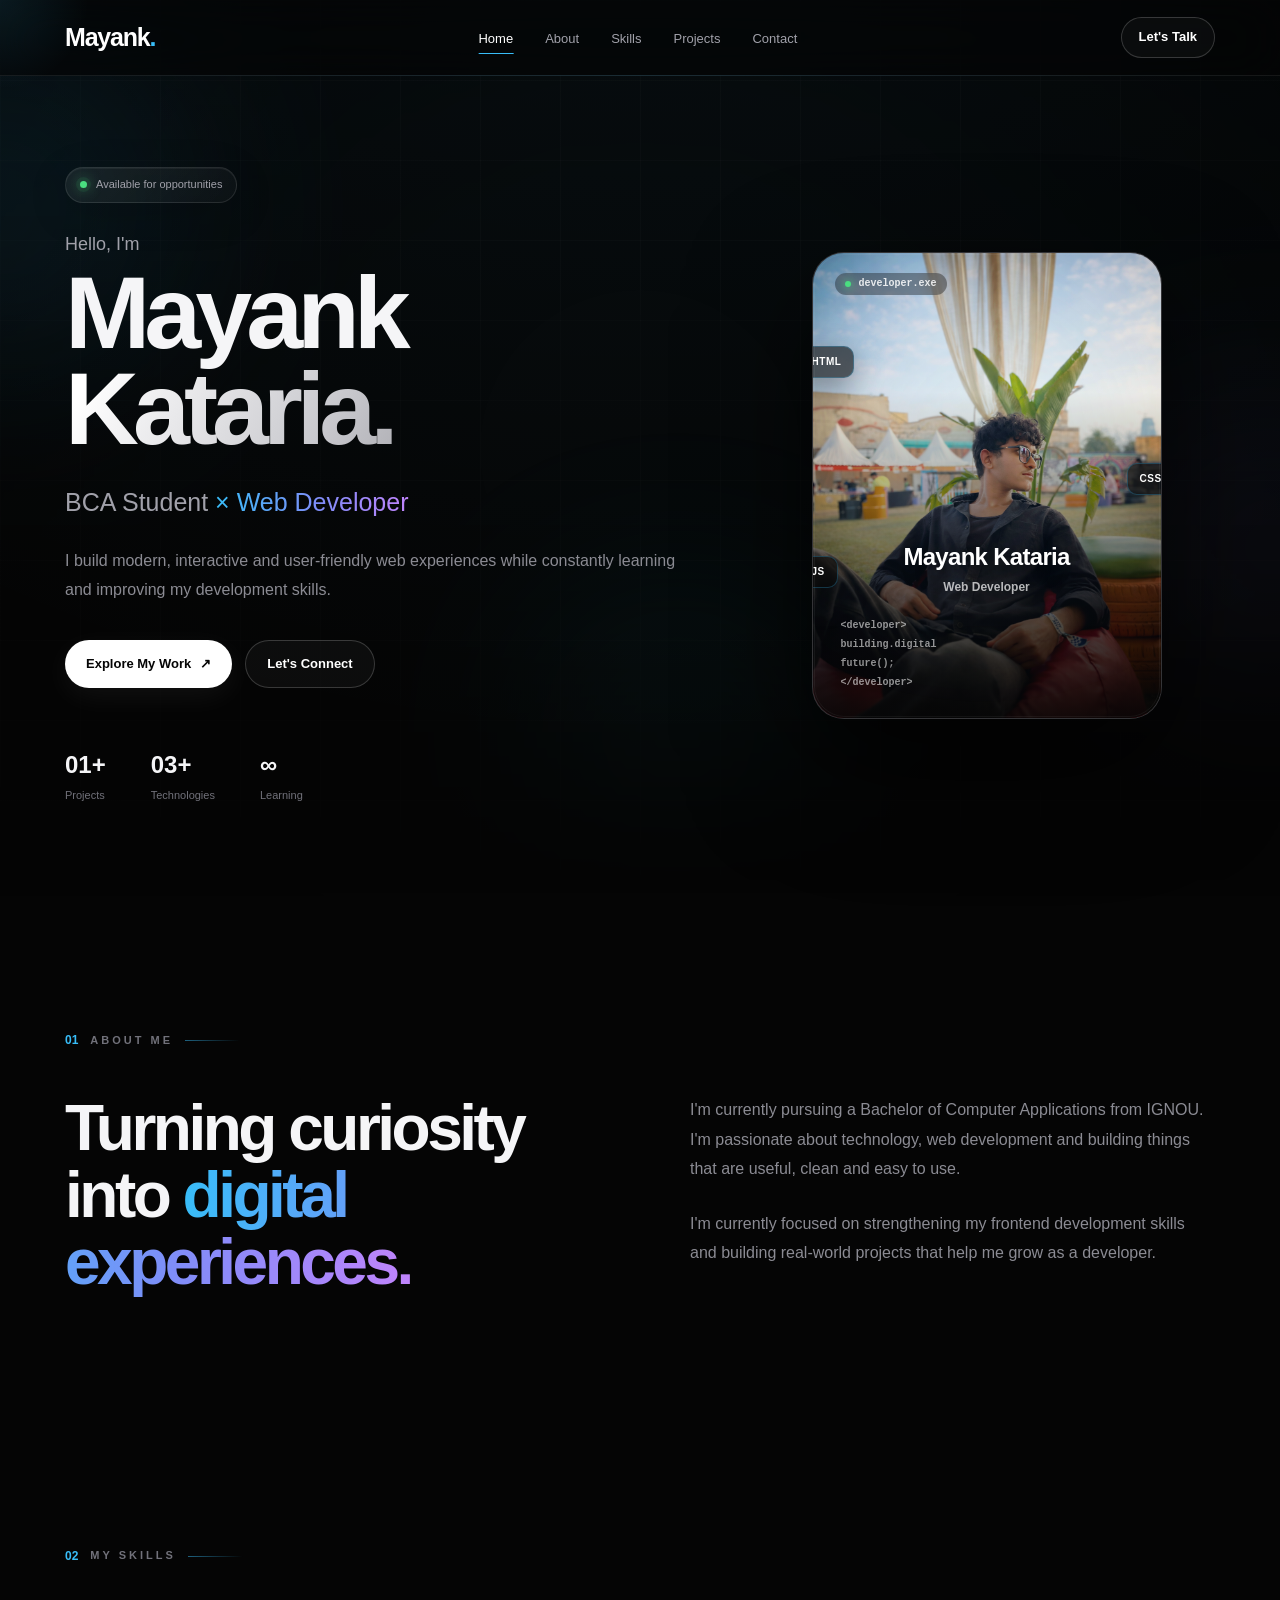
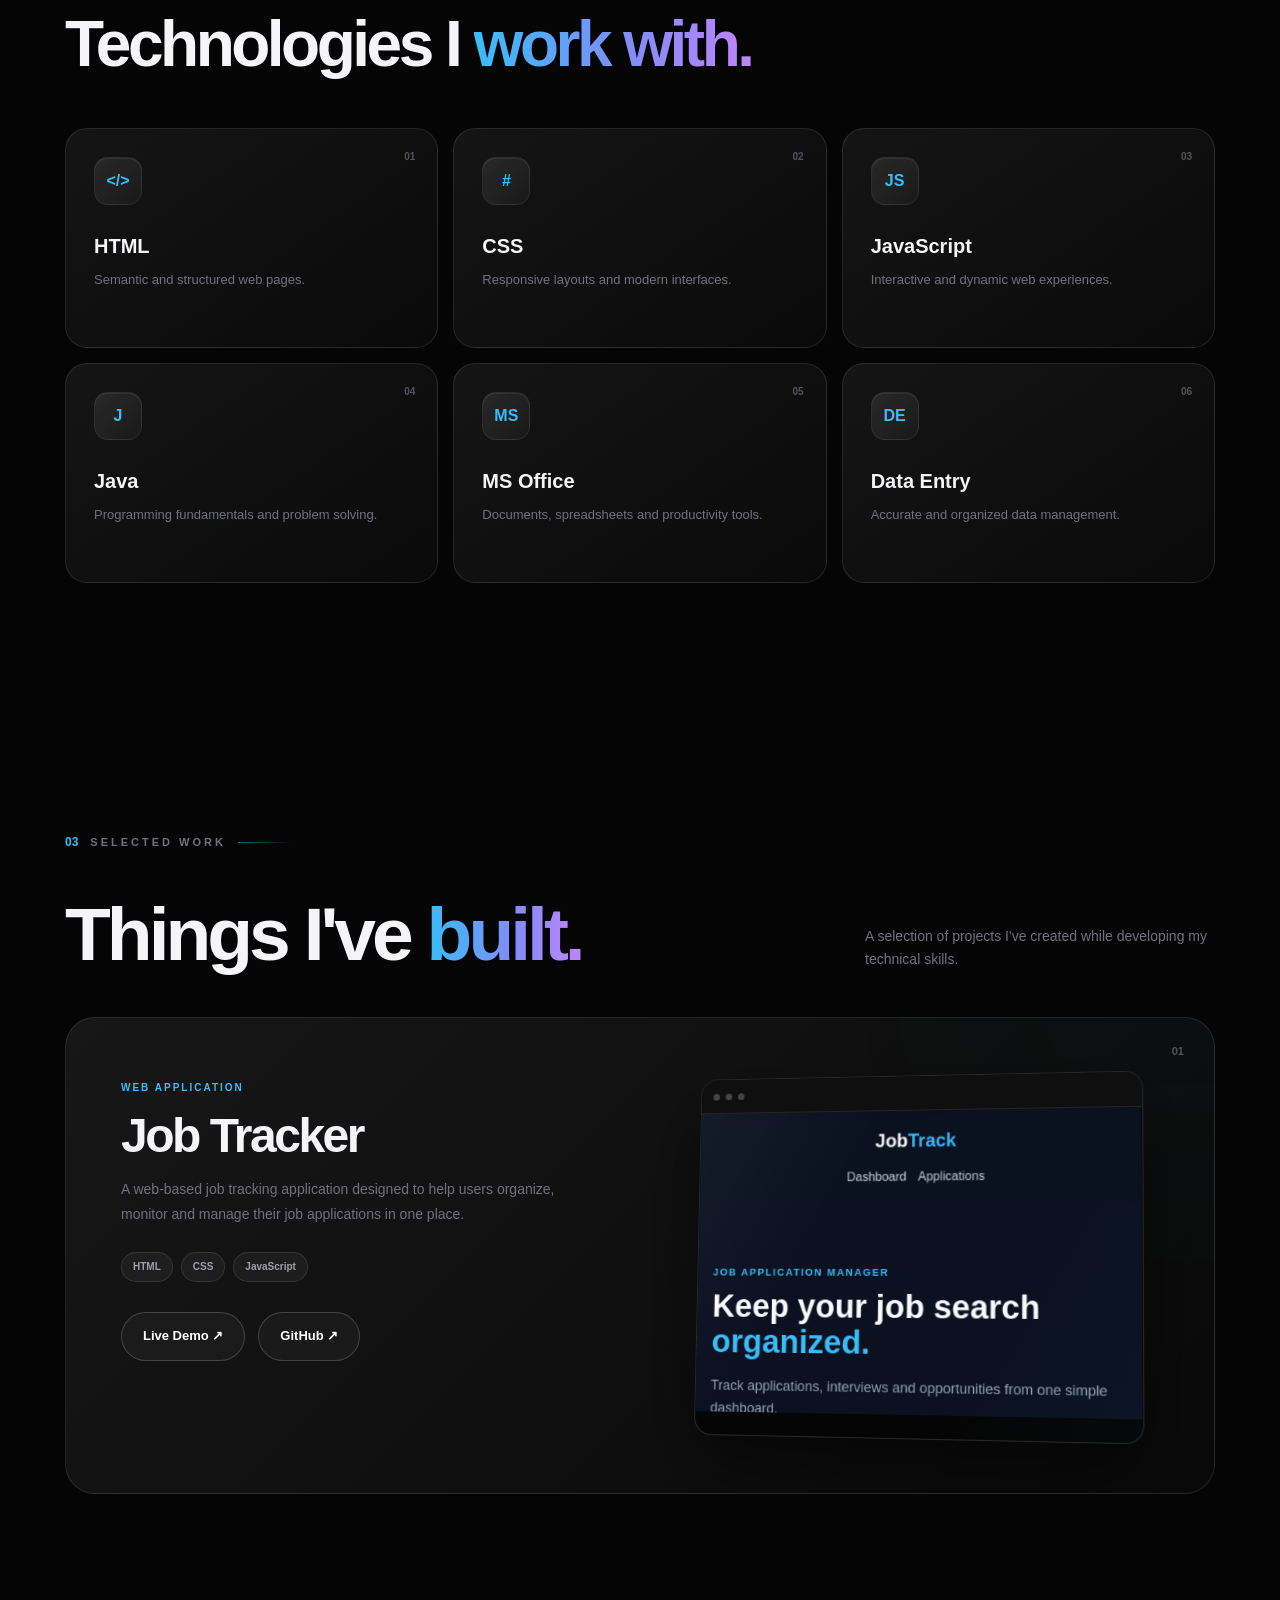
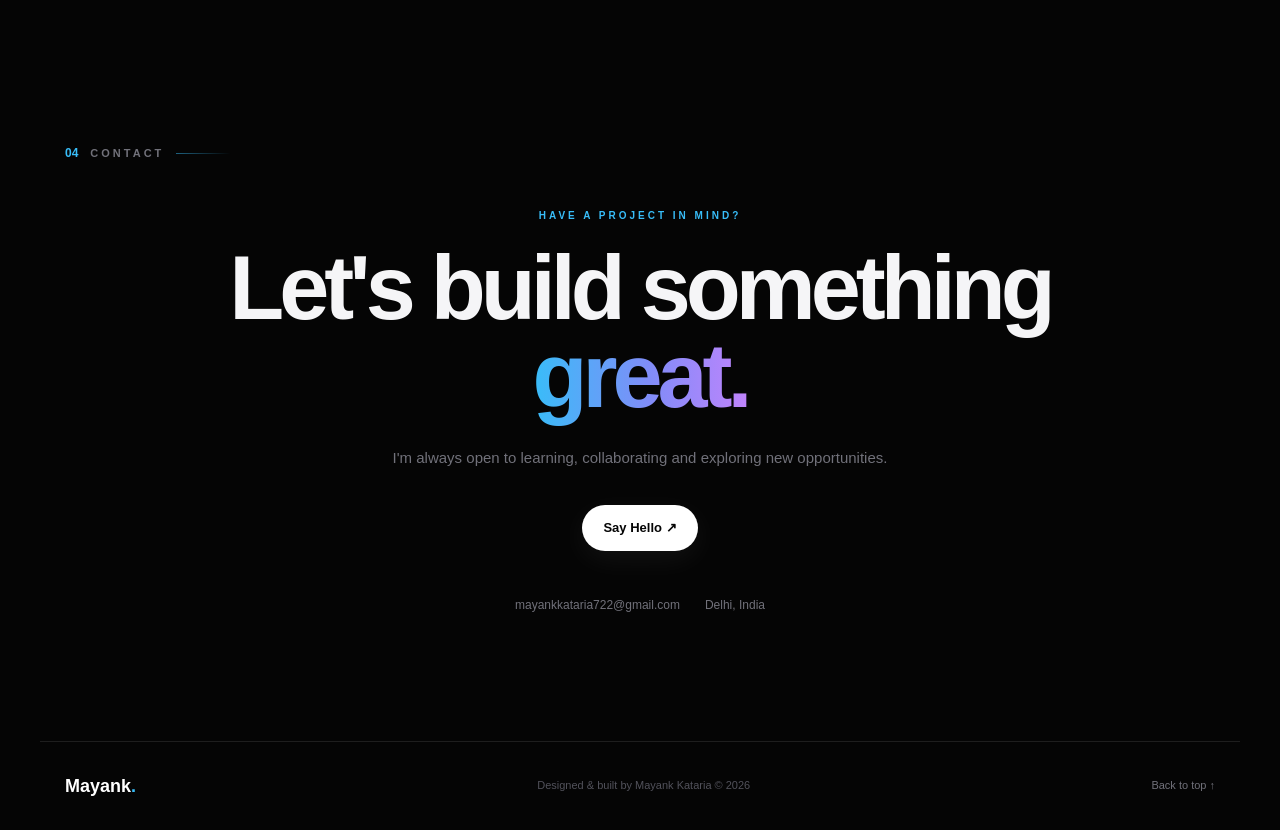
==== commit 91fba6ff: "Update index.html" ====
--- a/index.html
+++ b/index.html
@@ -303,8 +303,9 @@
                     <div class="project-buttons">
 
                         <!-- KEEPING YOUR WORKING PATH -->
-                       <a href="https://mayankkataria722-debug.github.io/mayank.github.io/job-tracker/" target="_blank">
-                              Live Demo ↗
+                       <a href="https://mayankkataria722-debug.github.io/mayank.github.io/job-tracker/" target="_blank"
+                           class="secondary-btn">
+                               Live Demo ↗
                        </a>
 
                         <a
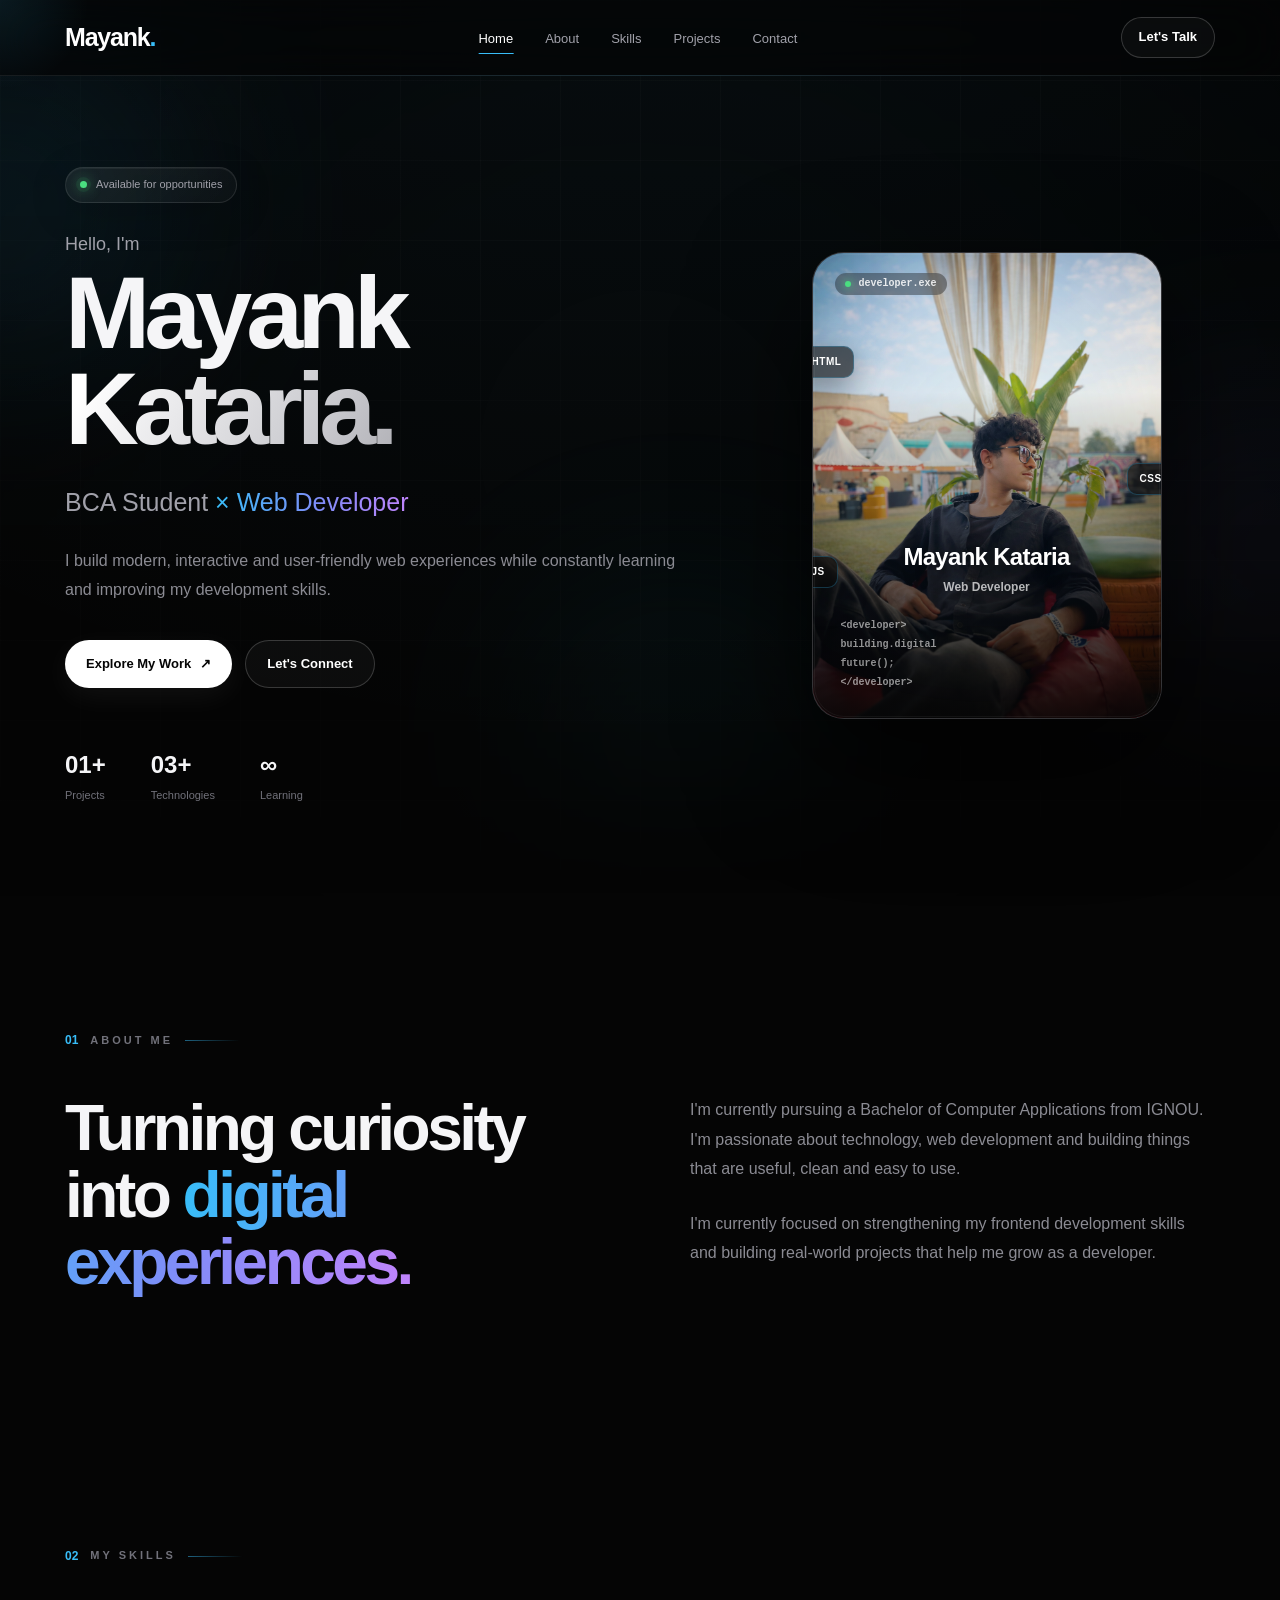
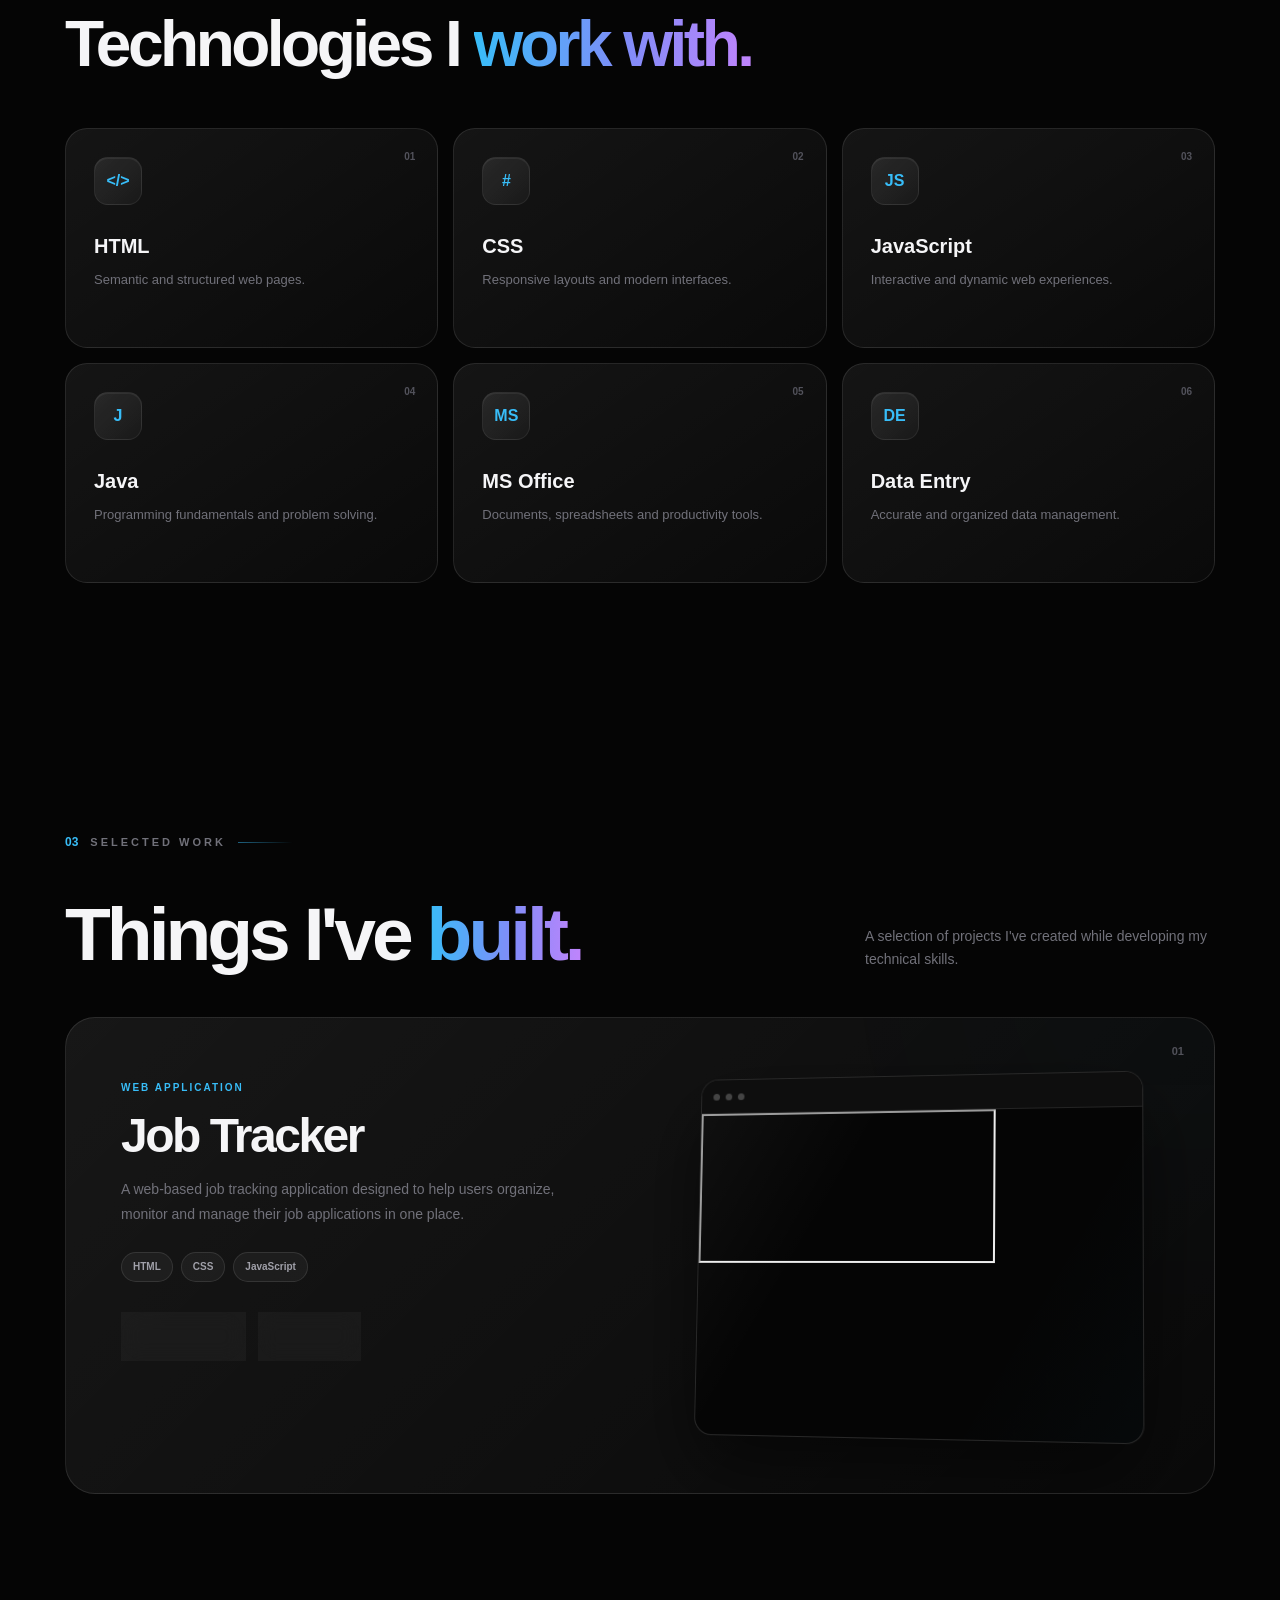
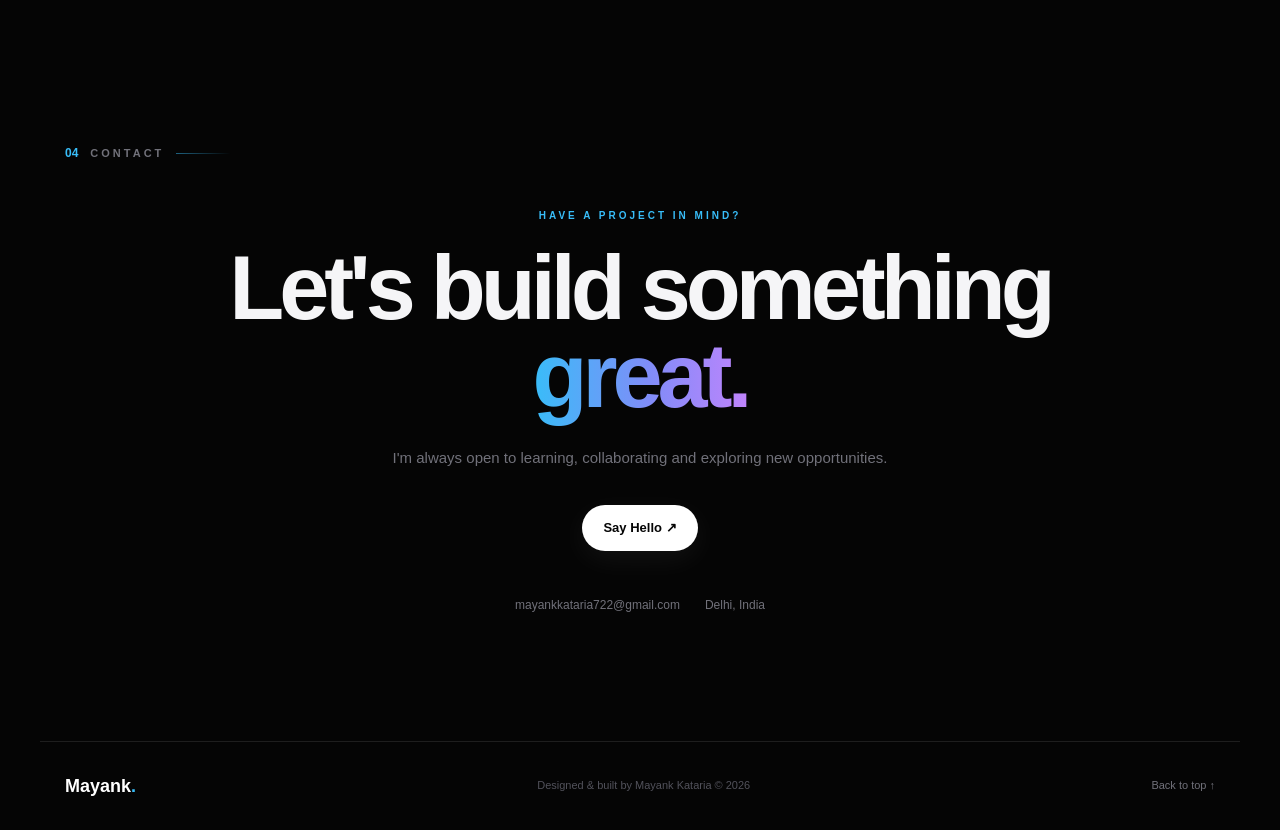
==== commit 0c1d19bf: "Update index.html" ====
--- a/index.html
+++ b/index.html
@@ -332,9 +332,8 @@
         </div>
 
         <iframe
-            src="../job-tracker/index.html"
-            title="Job Tracker Preview"
-            class="project-iframe">
+          src="https://mayankkataria722-debug.github.io/mayank.github.io/job-tracker/"
+           title="Job Tracker Preview">
         </iframe>
 
     </div>
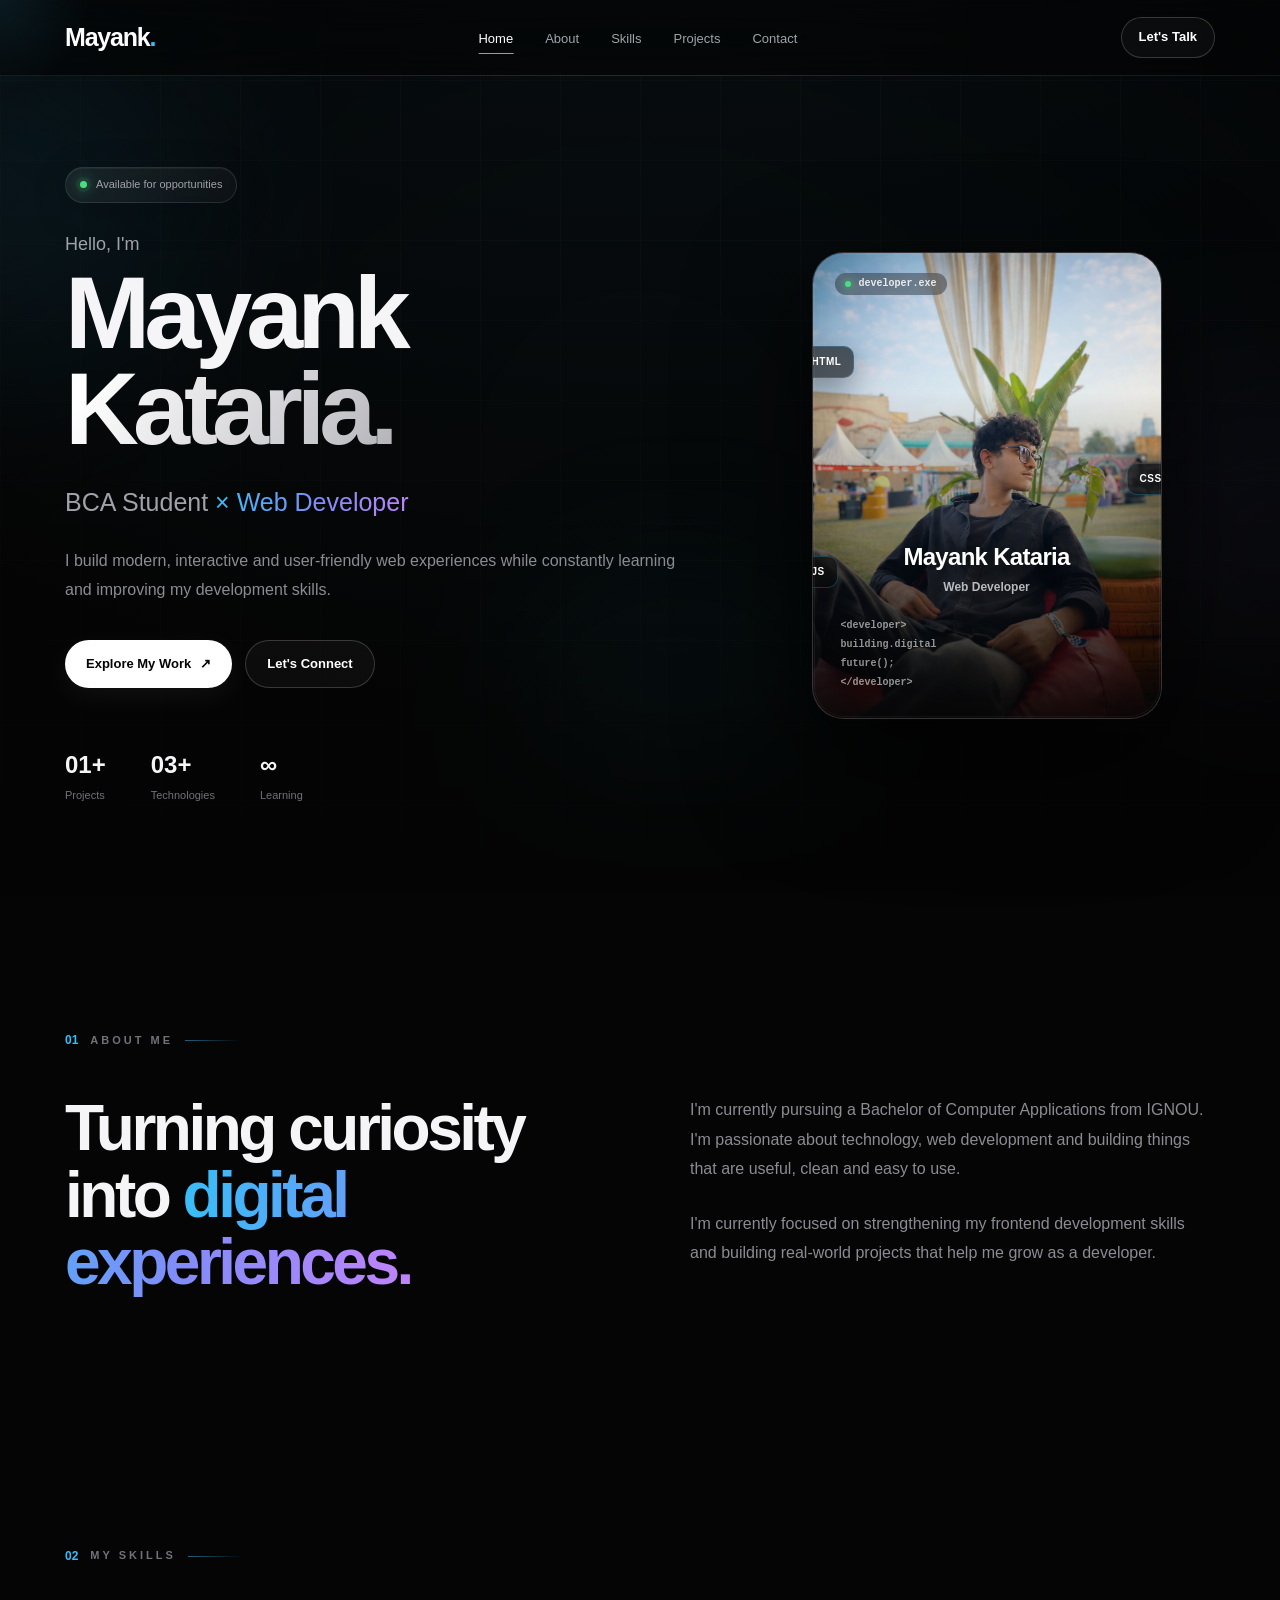
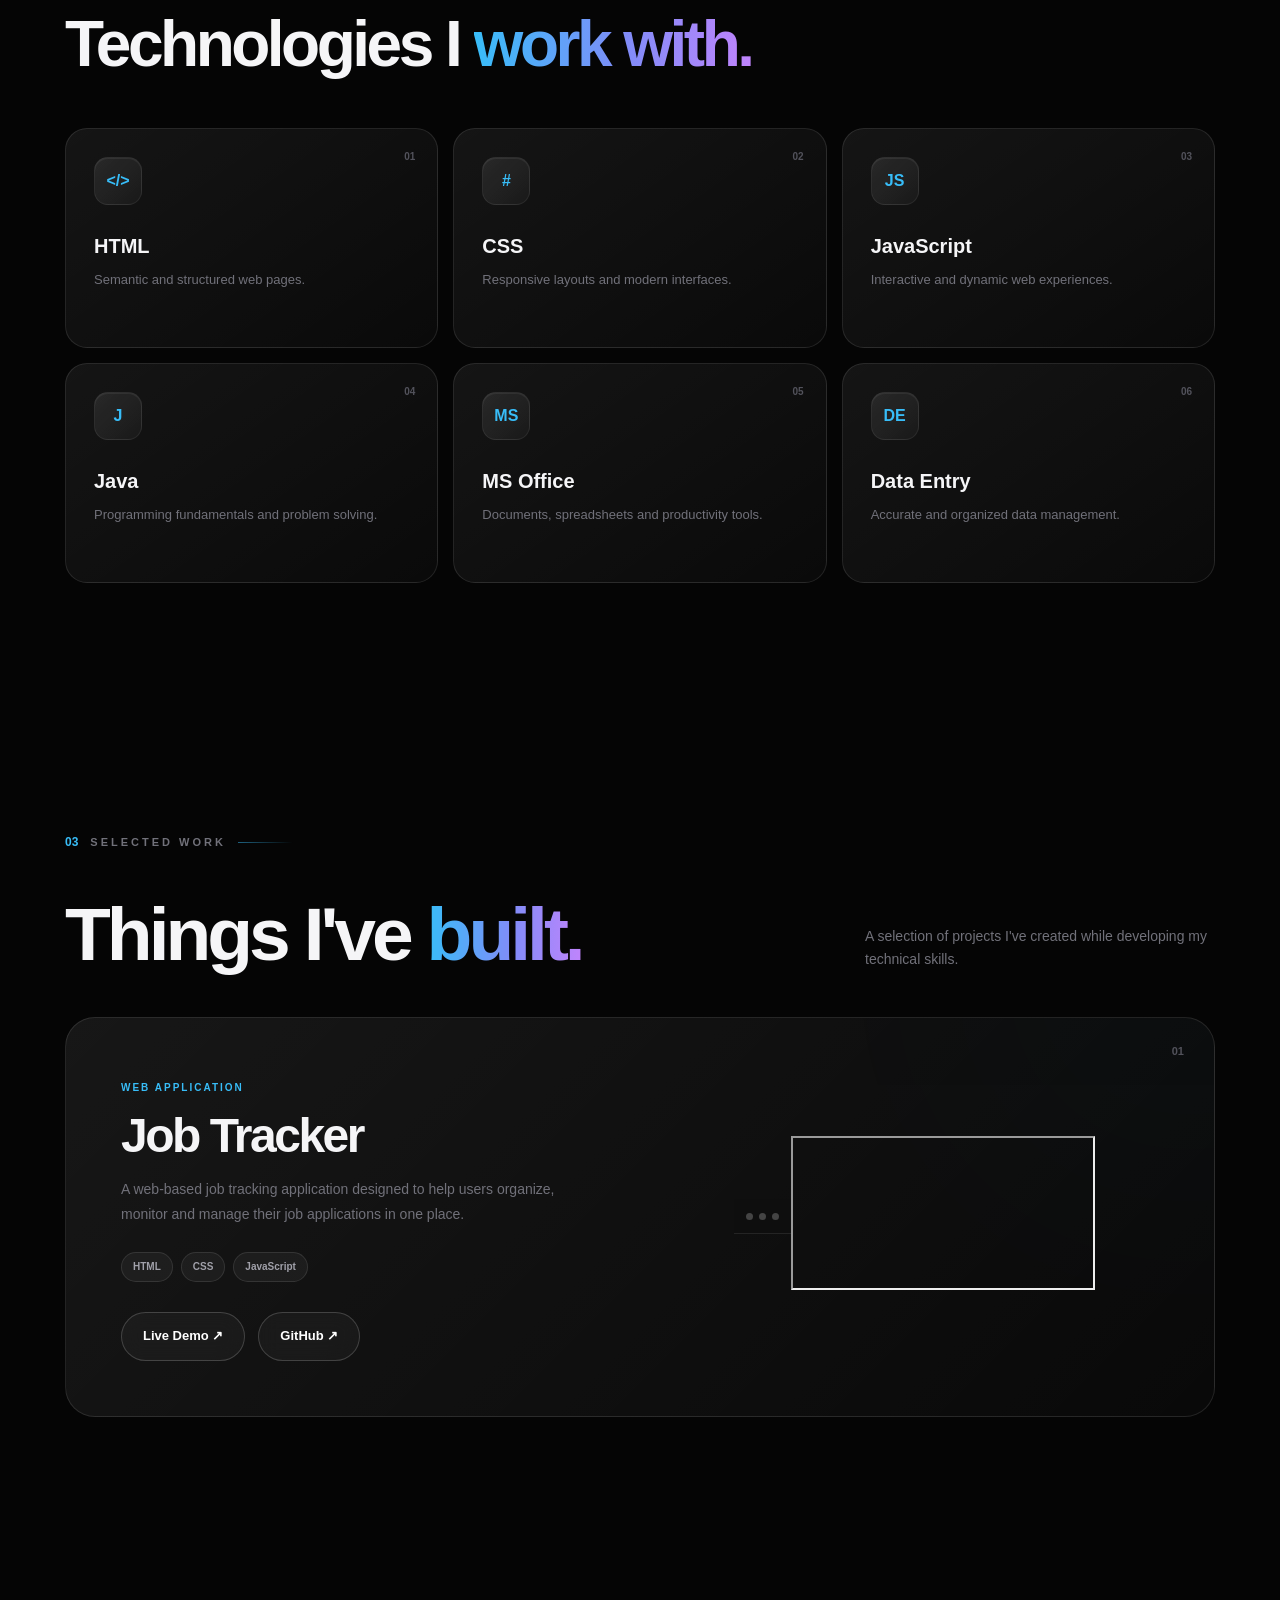
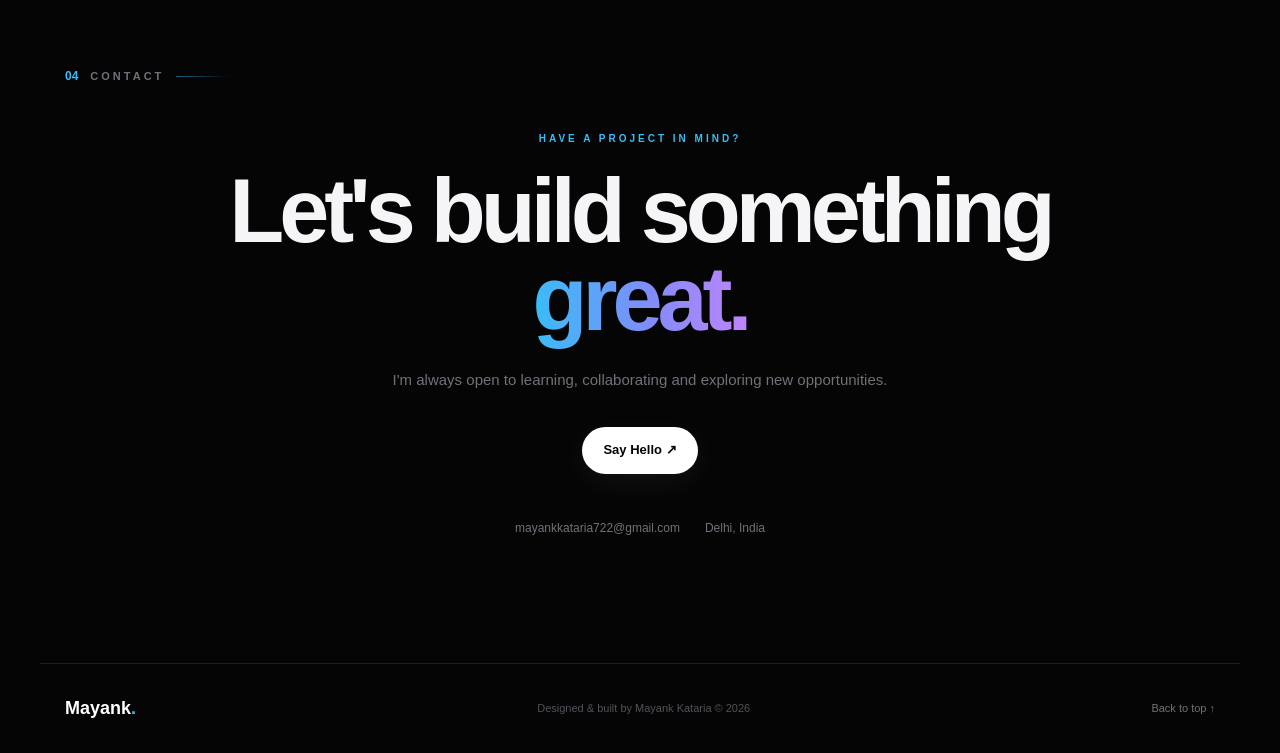
==== commit be706542: "Update index.html" ====
--- a/index.html
+++ b/index.html
@@ -321,26 +321,21 @@
                 </div>
 
 
-                <div class="project-preview">
-
-    <div class="browser-window">
-
-        <div class="browser-bar">
-            <span></span>
-            <span></span>
-            <span></span>
-        </div>
-
-        <iframe
-          src="https://mayankkataria722-debug.github.io/mayank.github.io/job-tracker/"
-           title="Job Tracker Preview">
-        </iframe>
-
-    </div>
-
-</div>
-            </div>
-
+              <div class="project-preview">
+              <div class="browser-bar">
+                    <span></span>
+                    <span></span>
+                    <span></span>
+               </div>
+
+                 <div class="preview-screen">
+            <iframe
+                   src="https://mayankkataria722-debug.github.io/mayank.github.io/job-tracker/"
+                   title="Job Tracker Preview"
+                  scrolling="no">
+           </iframe>
+             </div>
+             </div>
         </section>
 
 
